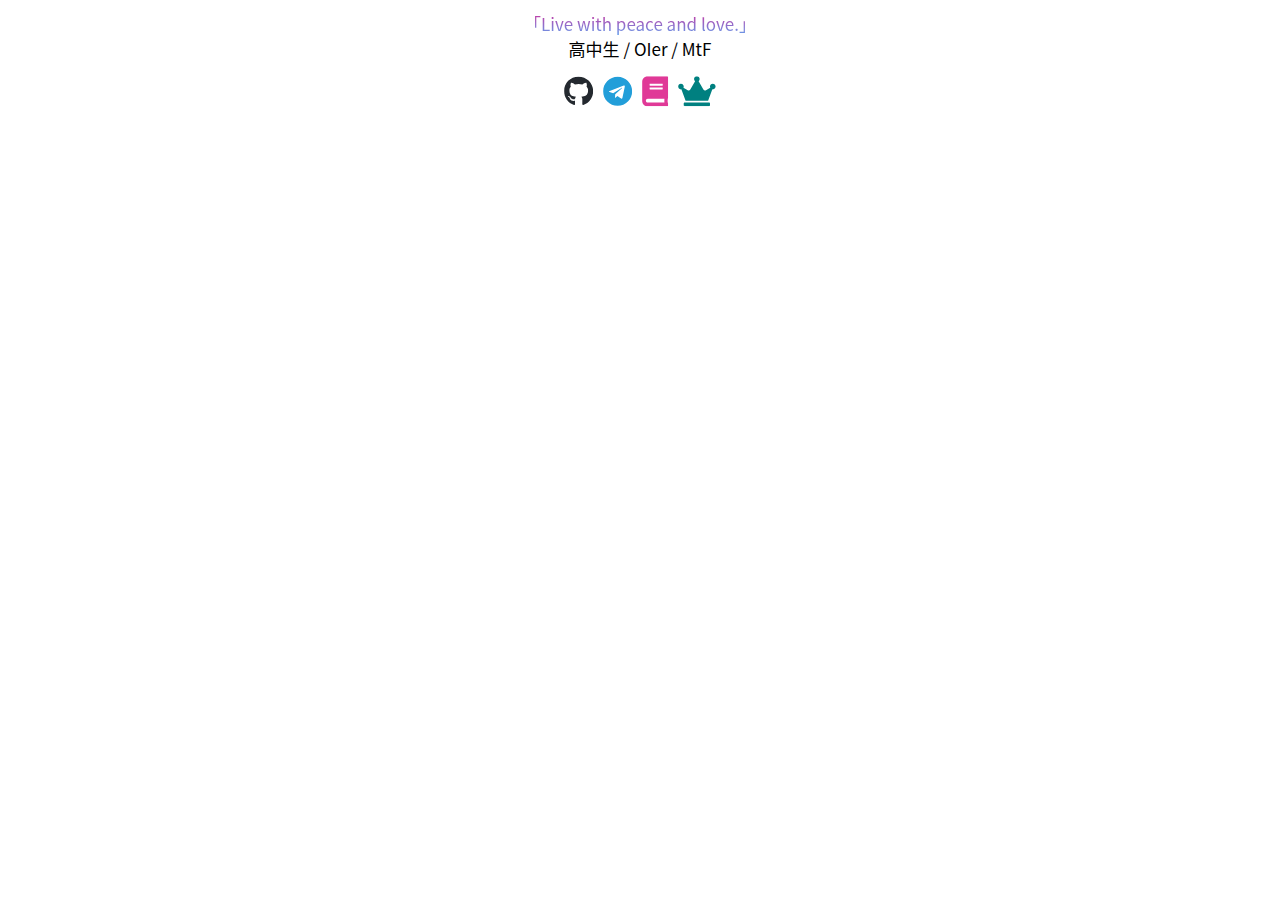
==== index.html @ 51837131 "Update index.html" ====
<!DOCTYPE html><html lang="zh-CN" style="position:fixed;width:100%;overflow:hidden"><head><style>#web_bg{position:fixed;top:0;left:0;width:100%;height:100%;min-width:1000px;z-index:-10;zoom:1;background-color:#fff;background-repeat:no-repeat;background-size:cover;-webkit-background-size:cover;-o-background-size:cover;background-position:center 0}img{border:.5px solid #e2e2e2;box-shadow:0 0 10px #00000026}.container{position:absolute;top:50%;left:50%;transform:translate(-50%,-50%)}.ui.menu .item>i.fal{opacity:.9;float:none;margin:0 .35714286em 0 0}span{font-size:17px}.reqlinks{padding:10px}.reqlinks>a svg{height:30px;fill:currentColor;margin:5px}.reqlinks a:nth-child(1) svg{color:#24292f}.reqlinks a:nth-child(2) svg{color:#229ed9}.reqlinks a:nth-child(3) svg{color:#e03997}.reqlinks a:nth-child(4) svg{color:teal}.req{background:-webkit-linear-gradient(#d12d9c,#5ea2ef)!important;-webkit-background-clip:text!important;-webkit-text-fill-color:transparent!important;animation:gradient 15s ease infinite!important;box-shadow:none!important}.ui.icon.message>.fad:not(.close){display:block;-webkit-box-flex:0;-ms-flex:0 0 auto;flex:0 0 auto;width:auto;line-height:1;vertical-align:middle;font-size:3em;opacity:.8}</style><meta charset="utf-8"><meta content="IE=edge" http-equiv="X-UA-Compatible"><meta name="viewport" content="width=device-width"><title>Hi Reqwey</title><link href="https://static.cspoi.net/FYMS-OI/cdn-main/css/semantic.min.css" rel="stylesheet"><link href="/assets/css/reqwey.min.css" rel="stylesheet"><link rel="shortcut icon" type="image/png" href="https://q1.qlogo.cn/g?b=qq&nk=3530813030&s=1"></head><body><div class="wrapper"><div id="web_bg" style="background-image:url(https://static.cspoi.net/FYMS-OI/cdn-main/images/background.webp)"></div></div><div class="container"><div class="avatar" style="text-align:center"><img src="https://q1.qlogo.cn/g?b=qq&nk=3530813030&s=5" alt="Reqwey" title="Reqwey" style="max-height:200px;border-radius:25%"></div><div class="ui vertical segment" style="text-align:center"><h1 style="font-size:2.4rem!important">Reqwey</h1><div class="reqbio"><span class="req">「Live with peace and love.」</span></div><div class="reqprofile"><span class="description">高中生 / OIer / MtF</span></div><div class="reqlinks"><a href="https://github.com/Reqwey" data-tooltip="GitHub" data-inverted="" data-position="bottom left"><svg xmlns="http://www.w3.org/2000/svg" viewBox="0 0 496 512"><!-- Font Awesome Pro 5.15.4 by @fontawesome - https://fontawesome.com License - https://fontawesome.com/license (Commercial License) --><path d="M165.9 397.4c0 2-2.3 3.6-5.2 3.6-3.3.3-5.6-1.3-5.6-3.6 0-2 2.3-3.6 5.2-3.6 3-.3 5.6 1.3 5.6 3.6zm-31.1-4.5c-.7 2 1.3 4.3 4.3 4.9 2.6 1 5.6 0 6.2-2s-1.3-4.3-4.3-5.2c-2.6-.7-5.5.3-6.2 2.3zm44.2-1.7c-2.9.7-4.9 2.6-4.6 4.9.3 2 2.9 3.3 5.9 2.6 2.9-.7 4.9-2.6 4.6-4.6-.3-1.9-3-3.2-5.9-2.9zM244.8 8C106.1 8 0 113.3 0 252c0 110.9 69.8 205.8 169.5 239.2 12.8 2.3 17.3-5.6 17.3-12.1 0-6.2-.3-40.4-.3-61.4 0 0-70 15-84.7-29.8 0 0-11.4-29.1-27.8-36.6 0 0-22.9-15.7 1.6-15.4 0 0 24.9 2 38.6 25.8 21.9 38.6 58.6 27.5 72.9 20.9 2.3-16 8.8-27.1 16-33.7-55.9-6.2-112.3-14.3-112.3-110.5 0-27.5 7.6-41.3 23.6-58.9-2.6-6.5-11.1-33.3 2.6-67.9 20.9-6.5 69 27 69 27 20-5.6 41.5-8.5 62.8-8.5s42.8 2.9 62.8 8.5c0 0 48.1-33.6 69-27 13.7 34.7 5.2 61.4 2.6 67.9 16 17.7 25.8 31.5 25.8 58.9 0 96.5-58.9 104.2-114.8 110.5 9.2 7.9 17 22.9 17 46.4 0 33.7-.3 75.4-.3 83.6 0 6.5 4.6 14.4 17.3 12.1C428.2 457.8 496 362.9 496 252 496 113.3 383.5 8 244.8 8zM97.2 352.9c-1.3 1-1 3.3.7 5.2 1.6 1.6 3.9 2.3 5.2 1 1.3-1 1-3.3-.7-5.2-1.6-1.6-3.9-2.3-5.2-1zm-10.8-8.1c-.7 1.3.3 2.9 2.3 3.9 1.6 1 3.6.7 4.3-.7.7-1.3-.3-2.9-2.3-3.9-2-.6-3.6-.3-4.3.7zm32.4 35.6c-1.6 1.3-1 4.3 1.3 6.2 2.3 2.3 5.2 2.6 6.5 1 1.3-1.3.7-4.3-1.3-6.2-2.2-2.3-5.2-2.6-6.5-1zm-11.4-14.7c-1.6 1-1.6 3.6 0 5.9 1.6 2.3 4.3 3.3 5.6 2.3 1.6-1.3 1.6-3.9 0-6.2-1.4-2.3-4-3.3-5.6-2z"/></svg></a><a href="https://t.me/yReqwey" data-tooltip="Telegram" data-inverted="" data-position="bottom left"><svg xmlns="http://www.w3.org/2000/svg" viewBox="0 0 496 512"><!-- Font Awesome Pro 5.15.4 by @fontawesome - https://fontawesome.com License - https://fontawesome.com/license (Commercial License) --><path d="M248 8C111 8 0 119 0 256s111 248 248 248 248-111 248-248S385 8 248 8zm121.8 169.9l-40.7 191.8c-3 13.6-11.1 16.9-22.4 10.5l-62-45.7-29.9 28.8c-3.3 3.3-6.1 6.1-12.5 6.1l4.4-63.1 114.9-103.8c5-4.4-1.1-6.9-7.7-2.5l-142 89.4-61.2-19.1c-13.3-4.2-13.6-13.3 2.8-19.7l239.1-92.2c11.1-4 20.8 2.7 17.2 19.5z"/></svg></a><a href="https://oi.reqwey.com" data-tooltip="OI Blog" data-inverted="" data-position="bottom left"><svg xmlns="http://www.w3.org/2000/svg" viewBox="0 0 448 512"><!-- Font Awesome Pro 5.15.4 by @fontawesome - https://fontawesome.com License - https://fontawesome.com/license (Commercial License) --><path d="M448 360V24c0-13.3-10.7-24-24-24H96C43 0 0 43 0 96v320c0 53 43 96 96 96h328c13.3 0 24-10.7 24-24v-16c0-7.5-3.5-14.3-8.9-18.7-4.2-15.4-4.2-59.3 0-74.7 5.4-4.3 8.9-11.1 8.9-18.6zM128 134c0-3.3 2.7-6 6-6h212c3.3 0 6 2.7 6 6v20c0 3.3-2.7 6-6 6H134c-3.3 0-6-2.7-6-6v-20zm0 64c0-3.3 2.7-6 6-6h212c3.3 0 6 2.7 6 6v20c0 3.3-2.7 6-6 6H134c-3.3 0-6-2.7-6-6v-20zm253.4 250H96c-17.7 0-32-14.3-32-32 0-17.6 14.4-32 32-32h285.4c-1.9 17.1-1.9 46.9 0 64z"/></svg></a><a href="https://gen.reqwey.com" data-tooltip="Generals.IO Mirror" data-inverted="" data-position="bottom left"><svg xmlns="http://www.w3.org/2000/svg" viewBox="0 0 640 512"><!-- Font Awesome Pro 5.15.4 by @fontawesome - https://fontawesome.com License - https://fontawesome.com/license (Commercial License) --><path d="M528 448H112c-8.8 0-16 7.2-16 16v32c0 8.8 7.2 16 16 16h416c8.8 0 16-7.2 16-16v-32c0-8.8-7.2-16-16-16zm64-320c-26.5 0-48 21.5-48 48 0 7.1 1.6 13.7 4.4 19.8L476 239.2c-15.4 9.2-35.3 4-44.2-11.6L350.3 85C361 76.2 368 63 368 48c0-26.5-21.5-48-48-48s-48 21.5-48 48c0 15 7 28.2 17.7 37l-81.5 142.6c-8.9 15.6-28.9 20.8-44.2 11.6l-72.3-43.4c2.7-6 4.4-12.7 4.4-19.8 0-26.5-21.5-48-48-48S0 149.5 0 176s21.5 48 48 48c2.6 0 5.2-.4 7.7-.8L128 416h384l72.3-192.8c2.5.4 5.1.8 7.7.8 26.5 0 48-21.5 48-48s-21.5-48-48-48z"/></svg></a></div></div></div></body></html>
---- assets/css/reqwey.min.css ----
@font-face{font-family:fwzc;font-weight:700;font-style:normal;src:url(https://static.cspoi.net/FYMS-OI/fonts/fwzcN.OTF);font-display:swap}.ui.button,.ui.form input:not([type]),.ui.form input[type=date],.ui.form input[type=datetime-local],.ui.form input[type=email],.ui.form input[type=file],.ui.form input[type=number],.ui.form input[type=password],.ui.form input[type=search],.ui.form input[type=tel],.ui.form input[type=text],.ui.form input[type=time],.ui.form input[type=url],.ui.header,.ui.input input,.ui.menu,body,h1,h2,h3,h4,h5{font-family:fwzc,Lato,-apple-system,'PingFang SC','Source Han Sans SC','Noto Sans CJK SC','Microsoft Yahei','Lantinghei SC','Hiragino Sans GB','Microsoft Sans Serif','WenQuanYi Micro Hei',sans-serif}@media only screen and (max-width:992px){.ui.grid [class*="right floated"].column{display:none!important}.ui.column.grid>[class*="eleven wide"].column,.ui.grid>.column.row>[class*="eleven wide"].column,.ui.grid>.row>[class*="eleven wide"].column,.ui.grid>[class*="eleven wide"].column{width:100%!important}}a{color:#734ae6;cursor:pointer;text-decoration:none;transition:all .28s ease;-moz-transition:all .28s ease;-webkit-transition:all .28s ease;-o-transition:all .28s ease}a:hover{color:#ff5722}a.black-link{color:#000}a.black-link:hover{color:#ff5722}.font-content{font-family:'Open Sans','Source Han Sans SC','Noto Sans CJK SC','PingFang SC','Hiragino Sans GB','Microsoft Yahei',sans-serif}.markdown-edit{font-family:'Fira Mono','Noto Sans CJK SC','PingFang SC','Hiragino Sans GB','Microsoft Yahei',monospace}.padding{padding-left:1em;padding-right:1em}.ui.segment:first-child{margin-top:0}.ui.segment:last-child{margin-bottom:3px}.hljs{background:#fff!important}.ui.footer.segment{margin:2em 0 0;padding:1em 0;border:none}th{white-space:nowrap}pre{tab-size:4;overflow:auto}img{max-width:100%}table.center.aligned ol,table.center.aligned ul{display:inline-block;text-align:left}body>.ui.page.dimmer{position:fixed!important}.title.active .status_detail.status.accepted,.title.active .status_detail.status.submitted,.title.active .status_detail.status.success,.title:hover .status_detail.status.accepted,.title:hover .status_detail.status.submitted,.title:hover .status_detail.status.success,:not(.status_detail).status.accepted,:not(.status_detail).status.submitted,:not(.status_detail).status.success{color:#228b22}.title.active .status_detail.status.wrong_answer,.title:hover .status_detail.status.wrong_answer,:not(.status_detail).status.wrong_answer{color:red}.title.active .status_detail.status.file_error,.title.active .status_detail.status.invalid_interaction,.title.active .status_detail.status.runtime_error,.title:hover .status_detail.status.file_error,.title:hover .status_detail.status.invalid_interaction,.title:hover .status_detail.status.runtime_error,:not(.status_detail).status.file_error,:not(.status_detail).status.invalid_interaction,:not(.status_detail).status.runtime_error{color:#9932cc}.title.active .status_detail.status.memory_limit_exceeded,.title.active .status_detail.status.output_limit_exceeded,.title.active .status_detail.status.time_limit_exceeded,.title:hover .status_detail.status.memory_limit_exceeded,.title:hover .status_detail.status.output_limit_exceeded,.title:hover .status_detail.status.time_limit_exceeded,:not(.status_detail).status.memory_limit_exceeded,:not(.status_detail).status.output_limit_exceeded,:not(.status_detail).status.time_limit_exceeded{color:#f4a460}.title.active .status_detail.status.waiting,.title:hover .status_detail.status.waiting,:not(.status_detail).status.system_error,:not(.status_detail).status.waiting{color:grey}:not(.status_detail).status.unknown{color:#e28989}.title.active .status_detail.status.judging,.title.active .status_detail.status.pending,.title.active .status_detail.status.running,.title:hover .status_detail.status.judging,.title:hover .status_detail.status.pending,.title:hover .status_detail.status.running,:not(.status_detail).status.judging,:not(.status_detail).status.pending,:not(.status_detail).status.running{color:#6cf}.title.active .status_detail.status.partially_correct,.title:hover .status_detail.status.partially_correct,:not(.status_detail).status.partially_correct{color:#01bab2}.title.active .status_detail.status.judgement_failed,.title:hover .status_detail.status.judgement_failed,:not(.status_detail).status.judgement_failed{color:#ff5722}.title.active .status_detail.status.skipped,.title:hover .status_detail.status.skipped,:not(.status_detail).status.skipped{color:#78909c}:not(.status_detail).status.compiling{color:#00b5ad}:not(.status_detail).status.no_testdata{color:brown}:not(.status_detail).status.compile_error{color:#048}.score_0{color:red}.score_1{color:#ff4b00}.score_2{color:#ff6200}.score_3{color:#ffa900}.score_4{color:#ffd800}.score_5{color:#c8ff00}.score_6{color:#a5ff00}.score_7{color:#52ff00}.score_8{color:#41f741}.score_9{color:#34d034}.score_10{color:#228b22}.score{text-shadow:0 0 .1px}.rating_up{color:#dd4b39}.rating_down{color:#3d9400}:not(pre)>code{padding:2px 4px;border-radius:.3rem;font-size:.9rem;color:#745fb5;background-color:#f4f2f9;margin:0 2px}code{font-family:"Fira Mono",Monaco,Menlo,"Ubuntu Mono",Consolas,source-code-pro,monospace}blockquote{border-left:.2em solid rgba(116,95,181,.2);padding-left:1em;color:#666;margin-left:0;margin-right:0}@keyframes spinner-icon-rotate{0%{transform:rotate(0)}100%{transform:rotate(360deg)}}.spinner.icon:before{animation:spinner-icon-rotate 3s linear infinite;display:block}::-webkit-scrollbar{-webkit-appearance:none;width:10px;height:10px}::-webkit-scrollbar-track{background:rgba(0,0,0,.1);border-radius:0}::-webkit-scrollbar-thumb{cursor:pointer;border-radius:5px;background:rgba(0,0,0,.25);-webkit-transition:color .2s ease;transition:color .2s ease}::-webkit-scrollbar-thumb:window-inactive{background:rgba(0,0,0,.15)}::-webkit-scrollbar-thumb:hover{background:rgba(128,135,139,.8)}.ui.top.attached.block.header i.icon{font-size:1em;vertical-align:initial}.ui.selection.dropdown .menu>.item{padding-left:.8rem!important;padding-right:0!important}.CodeMirror-code{font-family:'Fira Mono','Noto Sans CJK SC','PingFang SC','Hiragino Sans GB','Microsoft Yahei',monospace}.mp-preview-content{font-family:'Open Sans','Source Han Sans SC','Noto Sans CJK SC','PingFang SC','Hiragino Sans GB','Microsoft Yahei',sans-serif}
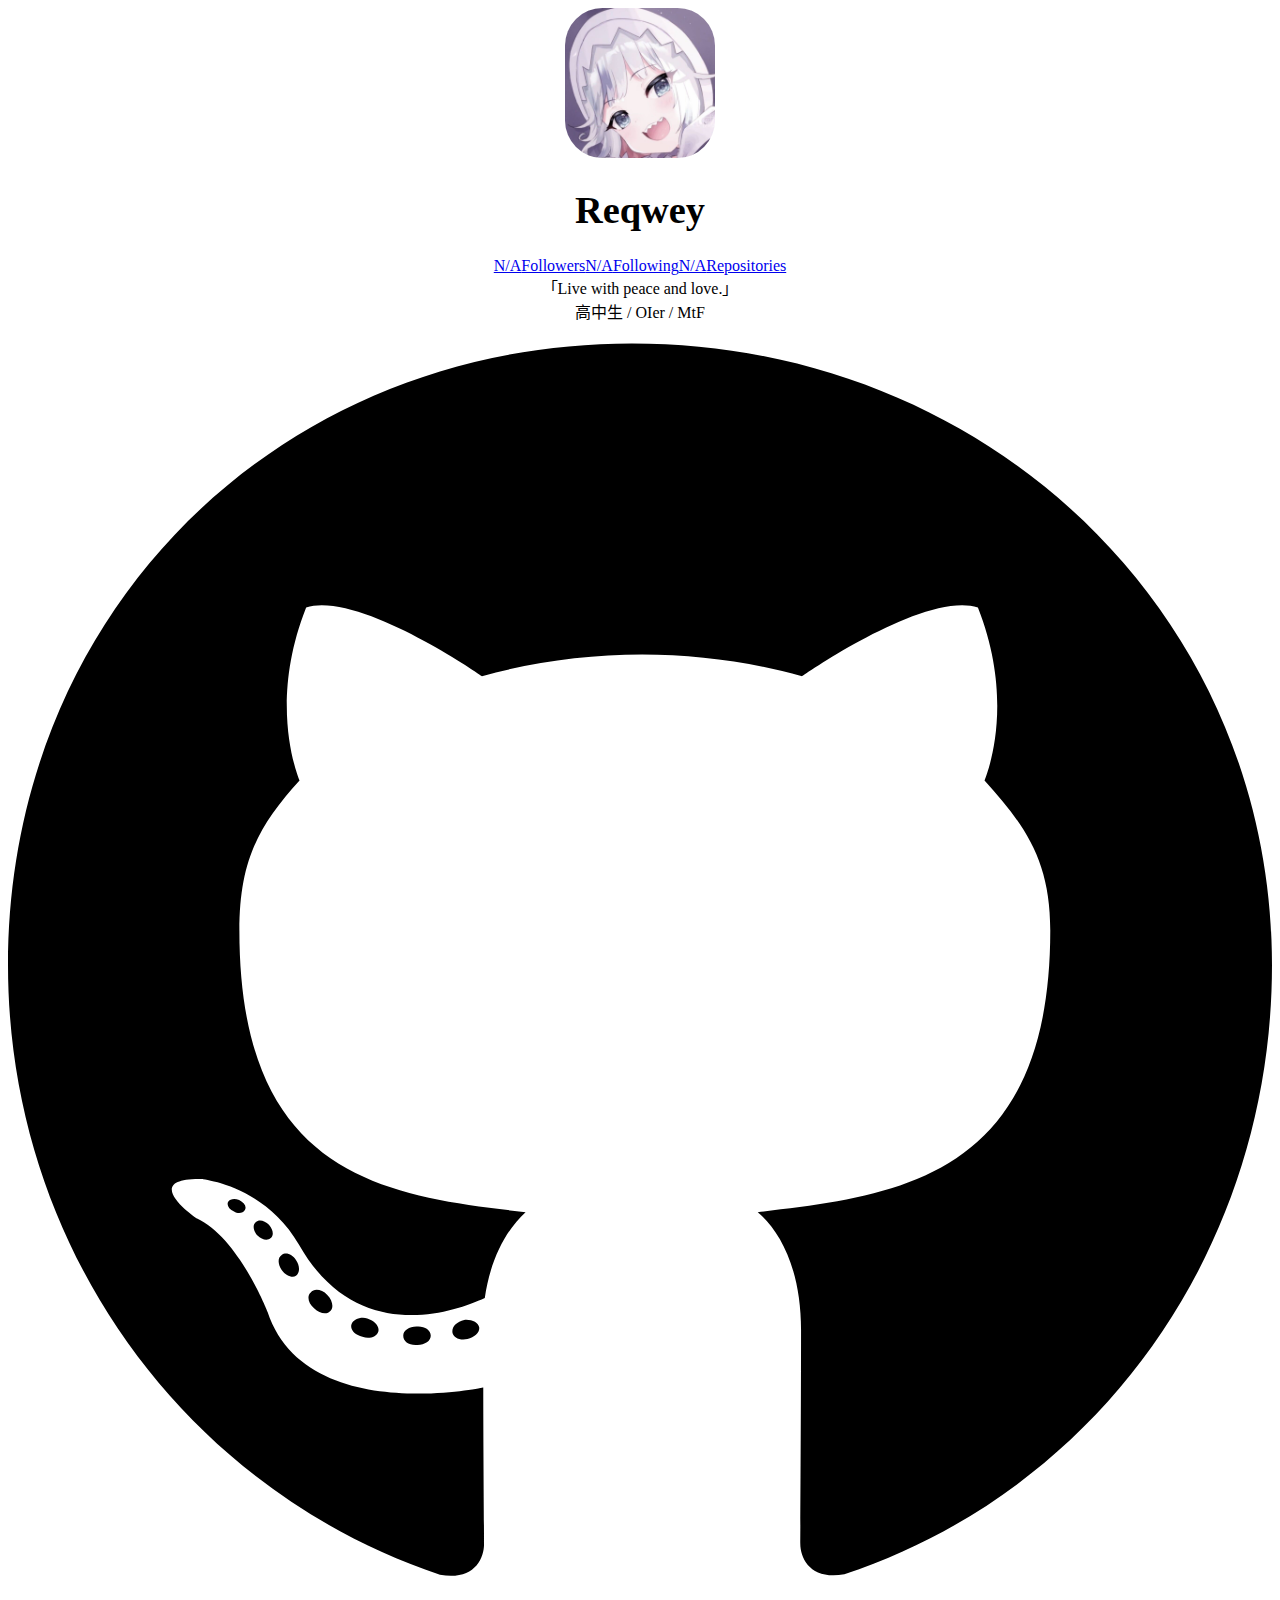
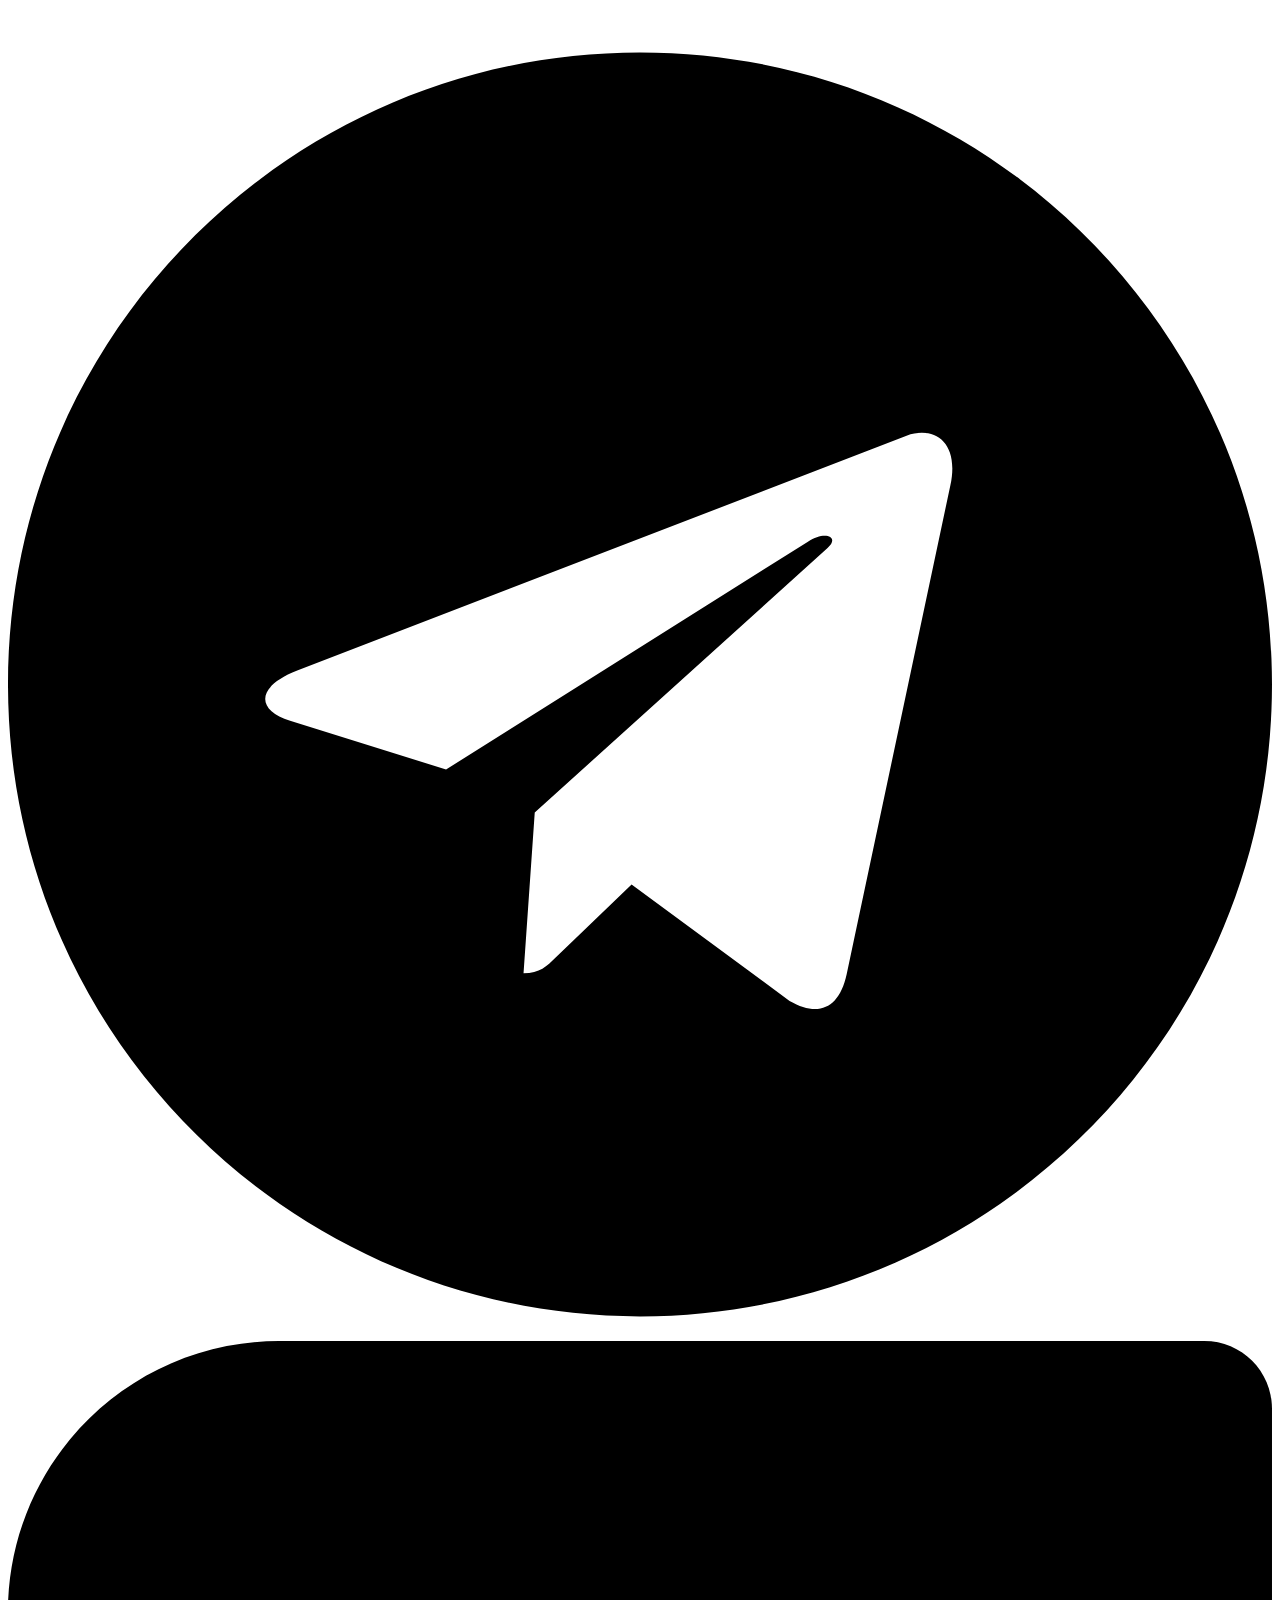
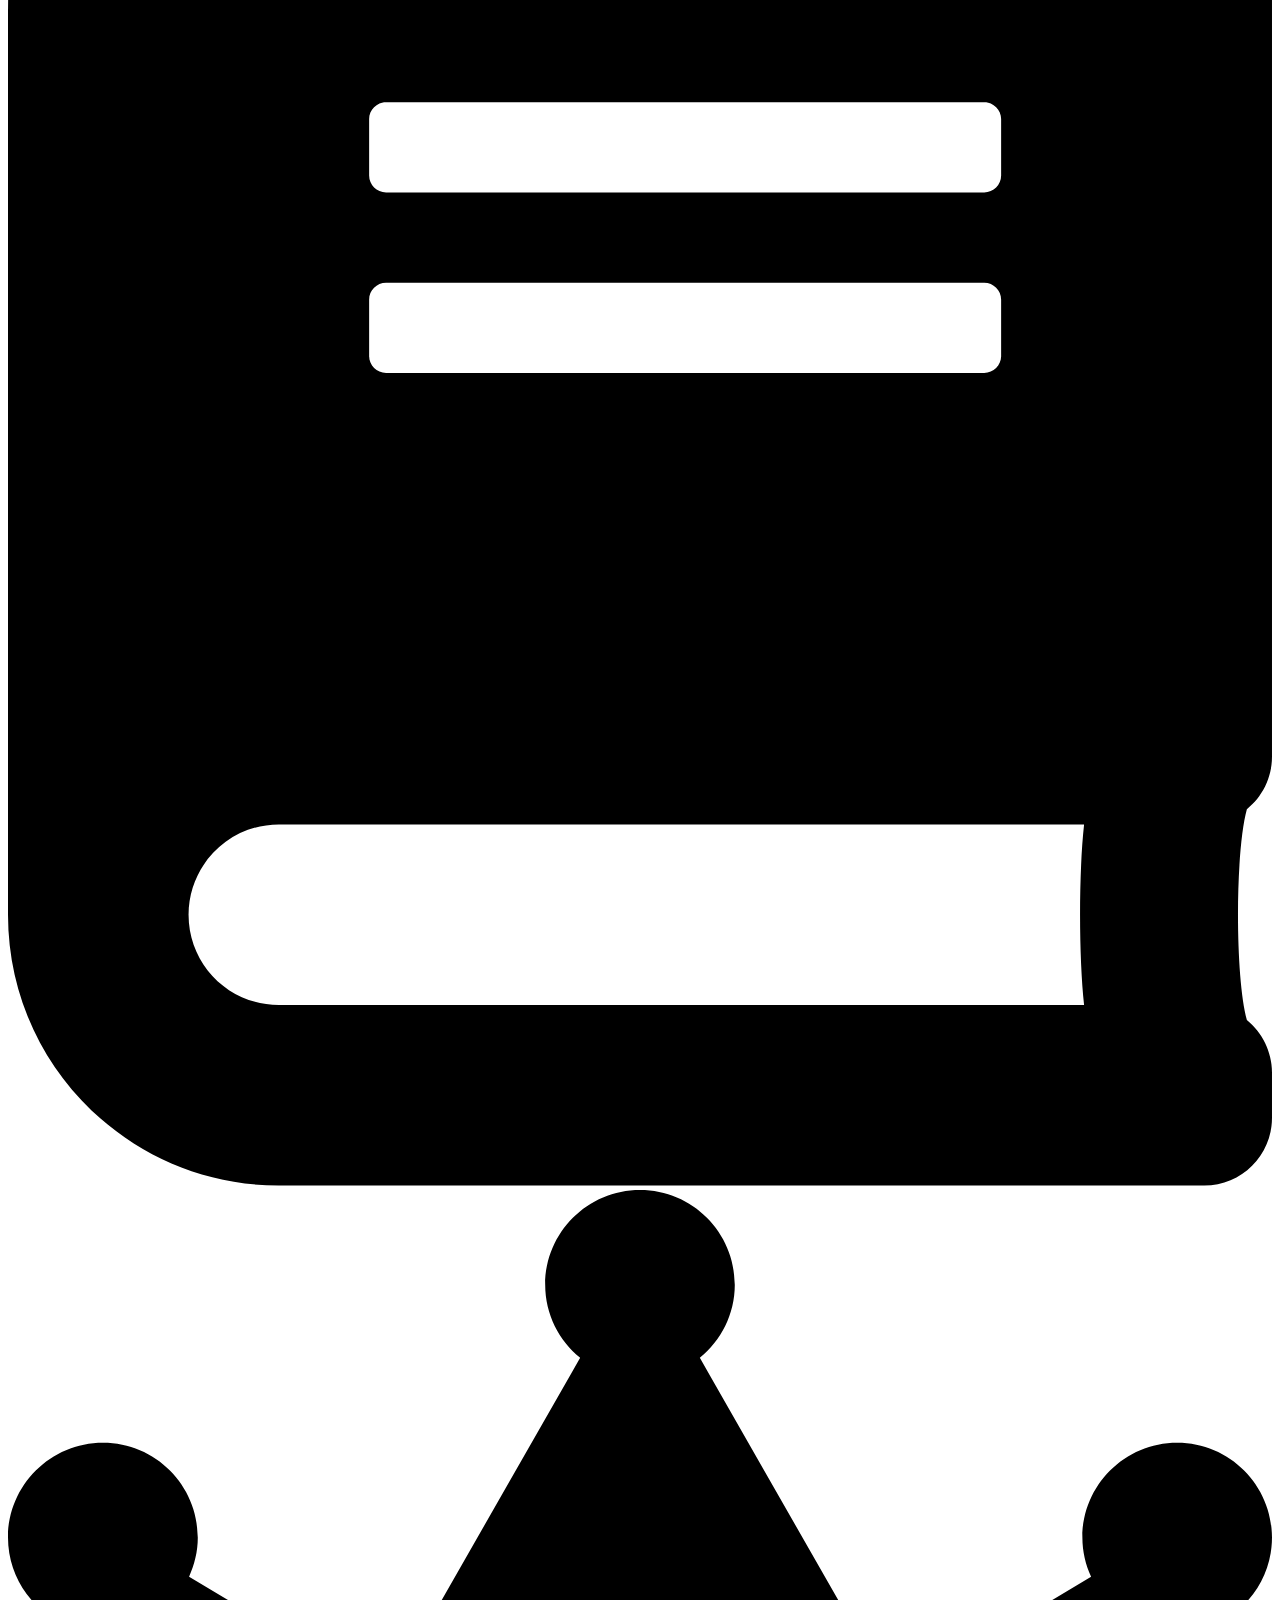
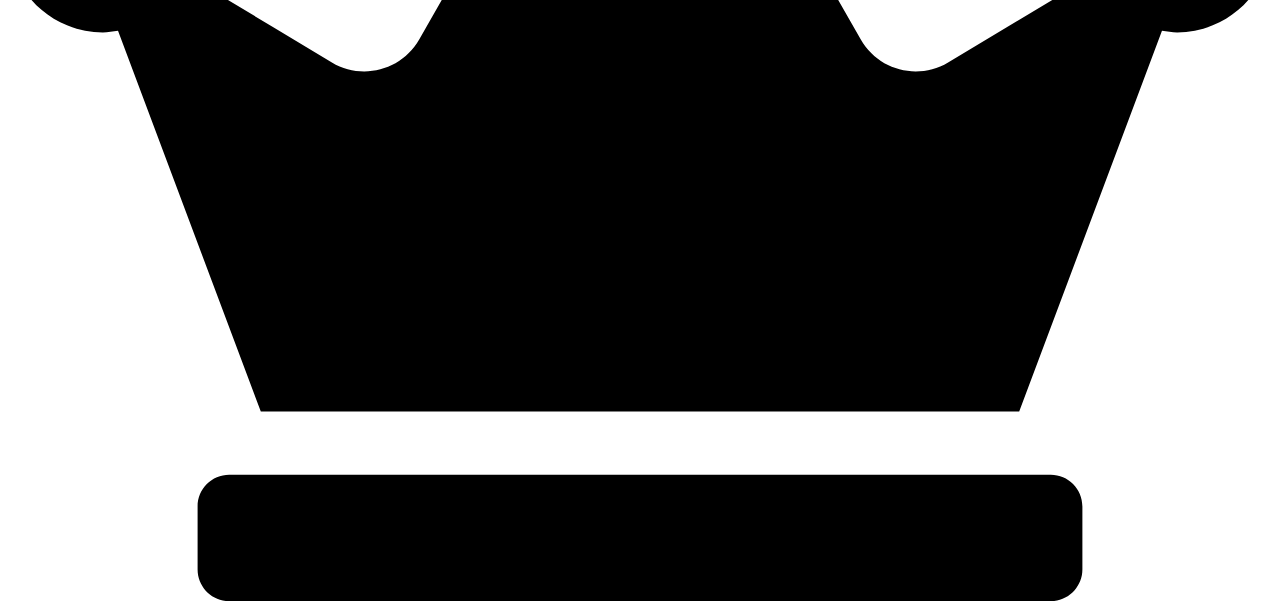
==== commit bd4490f8: "Update" ====
--- a/index.html
+++ b/index.html
@@ -1 +1 @@
-<!DOCTYPE html><html lang="zh-CN" style="position:fixed;width:100%;overflow:hidden"><head><style>#web_bg{position:fixed;top:0;left:0;width:100%;height:100%;min-width:1000px;z-index:-10;zoom:1;background-color:#fff;background-repeat:no-repeat;background-size:cover;-webkit-background-size:cover;-o-background-size:cover;background-position:center 0}img{border:.5px solid #e2e2e2;box-shadow:0 0 10px #00000026}.container{position:absolute;top:50%;left:50%;transform:translate(-50%,-50%)}.ui.menu .item>i.fal{opacity:.9;float:none;margin:0 .35714286em 0 0}span{font-size:17px}.reqlinks{padding:10px}.reqlinks>a svg{height:30px;fill:currentColor;margin:5px}.reqlinks a:nth-child(1) svg{color:#24292f}.reqlinks a:nth-child(2) svg{color:#229ed9}.reqlinks a:nth-child(3) svg{color:#e03997}.reqlinks a:nth-child(4) svg{color:teal}.req{background:-webkit-linear-gradient(#d12d9c,#5ea2ef)!important;-webkit-background-clip:text!important;-webkit-text-fill-color:transparent!important;animation:gradient 15s ease infinite!important;box-shadow:none!important}.ui.icon.message>.fad:not(.close){display:block;-webkit-box-flex:0;-ms-flex:0 0 auto;flex:0 0 auto;width:auto;line-height:1;vertical-align:middle;font-size:3em;opacity:.8}</style><meta charset="utf-8"><meta content="IE=edge" http-equiv="X-UA-Compatible"><meta name="viewport" content="width=device-width"><title>Hi Reqwey</title><link href="https://static.cspoi.net/FYMS-OI/cdn-main/css/semantic.min.css" rel="stylesheet"><link href="/assets/css/reqwey.min.css" rel="stylesheet"><link rel="shortcut icon" type="image/png" href="https://q1.qlogo.cn/g?b=qq&nk=3530813030&s=1"></head><body><div class="wrapper"><div id="web_bg" style="background-image:url(https://static.cspoi.net/FYMS-OI/cdn-main/images/background.webp)"></div></div><div class="container"><div class="avatar" style="text-align:center"><img src="https://q1.qlogo.cn/g?b=qq&nk=3530813030&s=5" alt="Reqwey" title="Reqwey" style="max-height:200px;border-radius:25%"></div><div class="ui vertical segment" style="text-align:center"><h1 style="font-size:2.4rem!important">Reqwey</h1><div class="reqbio"><span class="req">「Live with peace and love.」</span></div><div class="reqprofile"><span class="description">高中生 / OIer / MtF</span></div><div class="reqlinks"><a href="https://github.com/Reqwey" data-tooltip="GitHub" data-inverted="" data-position="bottom left"><svg xmlns="http://www.w3.org/2000/svg" viewBox="0 0 496 512"><!-- Font Awesome Pro 5.15.4 by @fontawesome - https://fontawesome.com License - https://fontawesome.com/license (Commercial License) --><path d="M165.9 397.4c0 2-2.3 3.6-5.2 3.6-3.3.3-5.6-1.3-5.6-3.6 0-2 2.3-3.6 5.2-3.6 3-.3 5.6 1.3 5.6 3.6zm-31.1-4.5c-.7 2 1.3 4.3 4.3 4.9 2.6 1 5.6 0 6.2-2s-1.3-4.3-4.3-5.2c-2.6-.7-5.5.3-6.2 2.3zm44.2-1.7c-2.9.7-4.9 2.6-4.6 4.9.3 2 2.9 3.3 5.9 2.6 2.9-.7 4.9-2.6 4.6-4.6-.3-1.9-3-3.2-5.9-2.9zM244.8 8C106.1 8 0 113.3 0 252c0 110.9 69.8 205.8 169.5 239.2 12.8 2.3 17.3-5.6 17.3-12.1 0-6.2-.3-40.4-.3-61.4 0 0-70 15-84.7-29.8 0 0-11.4-29.1-27.8-36.6 0 0-22.9-15.7 1.6-15.4 0 0 24.9 2 38.6 25.8 21.9 38.6 58.6 27.5 72.9 20.9 2.3-16 8.8-27.1 16-33.7-55.9-6.2-112.3-14.3-112.3-110.5 0-27.5 7.6-41.3 23.6-58.9-2.6-6.5-11.1-33.3 2.6-67.9 20.9-6.5 69 27 69 27 20-5.6 41.5-8.5 62.8-8.5s42.8 2.9 62.8 8.5c0 0 48.1-33.6 69-27 13.7 34.7 5.2 61.4 2.6 67.9 16 17.7 25.8 31.5 25.8 58.9 0 96.5-58.9 104.2-114.8 110.5 9.2 7.9 17 22.9 17 46.4 0 33.7-.3 75.4-.3 83.6 0 6.5 4.6 14.4 17.3 12.1C428.2 457.8 496 362.9 496 252 496 113.3 383.5 8 244.8 8zM97.2 352.9c-1.3 1-1 3.3.7 5.2 1.6 1.6 3.9 2.3 5.2 1 1.3-1 1-3.3-.7-5.2-1.6-1.6-3.9-2.3-5.2-1zm-10.8-8.1c-.7 1.3.3 2.9 2.3 3.9 1.6 1 3.6.7 4.3-.7.7-1.3-.3-2.9-2.3-3.9-2-.6-3.6-.3-4.3.7zm32.4 35.6c-1.6 1.3-1 4.3 1.3 6.2 2.3 2.3 5.2 2.6 6.5 1 1.3-1.3.7-4.3-1.3-6.2-2.2-2.3-5.2-2.6-6.5-1zm-11.4-14.7c-1.6 1-1.6 3.6 0 5.9 1.6 2.3 4.3 3.3 5.6 2.3 1.6-1.3 1.6-3.9 0-6.2-1.4-2.3-4-3.3-5.6-2z"/></svg></a><a href="https://t.me/yReqwey" data-tooltip="Telegram" data-inverted="" data-position="bottom left"><svg xmlns="http://www.w3.org/2000/svg" viewBox="0 0 496 512"><!-- Font Awesome Pro 5.15.4 by @fontawesome - https://fontawesome.com License - https://fontawesome.com/license (Commercial License) --><path d="M248 8C111 8 0 119 0 256s111 248 248 248 248-111 248-248S385 8 248 8zm121.8 169.9l-40.7 191.8c-3 13.6-11.1 16.9-22.4 10.5l-62-45.7-29.9 28.8c-3.3 3.3-6.1 6.1-12.5 6.1l4.4-63.1 114.9-103.8c5-4.4-1.1-6.9-7.7-2.5l-142 89.4-61.2-19.1c-13.3-4.2-13.6-13.3 2.8-19.7l239.1-92.2c11.1-4 20.8 2.7 17.2 19.5z"/></svg></a><a href="https://oi.reqwey.com" data-tooltip="OI Blog" data-inverted="" data-position="bottom left"><svg xmlns="http://www.w3.org/2000/svg" viewBox="0 0 448 512"><!-- Font Awesome Pro 5.15.4 by @fontawesome - https://fontawesome.com License - https://fontawesome.com/license (Commercial License) --><path d="M448 360V24c0-13.3-10.7-24-24-24H96C43 0 0 43 0 96v320c0 53 43 96 96 96h328c13.3 0 24-10.7 24-24v-16c0-7.5-3.5-14.3-8.9-18.7-4.2-15.4-4.2-59.3 0-74.7 5.4-4.3 8.9-11.1 8.9-18.6zM128 134c0-3.3 2.7-6 6-6h212c3.3 0 6 2.7 6 6v20c0 3.3-2.7 6-6 6H134c-3.3 0-6-2.7-6-6v-20zm0 64c0-3.3 2.7-6 6-6h212c3.3 0 6 2.7 6 6v20c0 3.3-2.7 6-6 6H134c-3.3 0-6-2.7-6-6v-20zm253.4 250H96c-17.7 0-32-14.3-32-32 0-17.6 14.4-32 32-32h285.4c-1.9 17.1-1.9 46.9 0 64z"/></svg></a><a href="https://gen.reqwey.com" data-tooltip="Generals.IO Mirror" data-inverted="" data-position="bottom left"><svg xmlns="http://www.w3.org/2000/svg" viewBox="0 0 640 512"><!-- Font Awesome Pro 5.15.4 by @fontawesome - https://fontawesome.com License - https://fontawesome.com/license (Commercial License) --><path d="M528 448H112c-8.8 0-16 7.2-16 16v32c0 8.8 7.2 16 16 16h416c8.8 0 16-7.2 16-16v-32c0-8.8-7.2-16-16-16zm64-320c-26.5 0-48 21.5-48 48 0 7.1 1.6 13.7 4.4 19.8L476 239.2c-15.4 9.2-35.3 4-44.2-11.6L350.3 85C361 76.2 368 63 368 48c0-26.5-21.5-48-48-48s-48 21.5-48 48c0 15 7 28.2 17.7 37l-81.5 142.6c-8.9 15.6-28.9 20.8-44.2 11.6l-72.3-43.4c2.7-6 4.4-12.7 4.4-19.8 0-26.5-21.5-48-48-48S0 149.5 0 176s21.5 48 48 48c2.6 0 5.2-.4 7.7-.8L128 416h384l72.3-192.8c2.5.4 5.1.8 7.7.8 26.5 0 48-21.5 48-48s-21.5-48-48-48z"/></svg></a></div></div></div></body></html>
+<!DOCTYPE html><html lang="zh-CN" style="position:fixed;width:100%;overflow:hidden"><head><meta http-equiv="Content-Type" content="text/html; charset=UTF-8"><meta content="IE=edge" http-equiv="X-UA-Compatible"><meta name="viewport" content="width=device-width"><title>Hi Reqwey</title><link href="/assets/semantic.min.css" rel="stylesheet"><link href="/assets/reqwey.min.css" rel="stylesheet"><link rel="shortcut icon" type="image/png" href="/assets/images/favicon.ico"></head><body><div class="wrapper"><div id="web_bg" style="background-image:url(/assets/images/background.webp)"></div></div><div class="container"><div class="fadeInDown avatar" style="text-align:center"><img src="/assets/images/avatar.png" alt="Reqwey" title="Reqwey" style="max-height:150px;border-radius:25%"></div><div class="fadeInUp ui segment" style="text-align:center;margin:-40px 0 0 0!important;padding-top:40px;z-index:-1"><h1 style="font-size:2.4rem!important">Reqwey</h1><div class="reqbuttons"><a class="btn" target="_blank" rel="external nofollow noopener noreferrer" href="https://github.com/Reqwey?tab=followers"><span class="req title" type="text" id="followers">N/A</span><span class="desc">Followers</span></a><a class="btn" target="_blank" rel="external nofollow noopener noreferrer" href="https://github.com/Reqwey?tab=following"><span class="req title" type="text" id="following">N/A</span><span class="desc">Following</span></a><a class="btn" target="_blank" rel="external nofollow noopener noreferrer" href="https://github.com/Reqwey?tab=repositories"><span class="req title" type="text" id="public_repos">N/A</span><span class="desc">Repositories</span></a></div><div class="reqbio"><span class="req">「Live with peace and love.」</span></div><div class="reqprofile"><span class="description">高中生 / OIer / MtF</span></div><div class="reqlinks"><a href="https://github.com/Reqwey" data-tooltip="GitHub" data-inverted="" data-position="bottom left"><svg xmlns="http://www.w3.org/2000/svg" viewBox="0 0 496 512"><!-- Font Awesome Pro 5.15.4 by @fontawesome - https://fontawesome.com License - https://fontawesome.com/license (Commercial License) --><path d="M165.9 397.4c0 2-2.3 3.6-5.2 3.6-3.3.3-5.6-1.3-5.6-3.6 0-2 2.3-3.6 5.2-3.6 3-.3 5.6 1.3 5.6 3.6zm-31.1-4.5c-.7 2 1.3 4.3 4.3 4.9 2.6 1 5.6 0 6.2-2s-1.3-4.3-4.3-5.2c-2.6-.7-5.5.3-6.2 2.3zm44.2-1.7c-2.9.7-4.9 2.6-4.6 4.9.3 2 2.9 3.3 5.9 2.6 2.9-.7 4.9-2.6 4.6-4.6-.3-1.9-3-3.2-5.9-2.9zM244.8 8C106.1 8 0 113.3 0 252c0 110.9 69.8 205.8 169.5 239.2 12.8 2.3 17.3-5.6 17.3-12.1 0-6.2-.3-40.4-.3-61.4 0 0-70 15-84.7-29.8 0 0-11.4-29.1-27.8-36.6 0 0-22.9-15.7 1.6-15.4 0 0 24.9 2 38.6 25.8 21.9 38.6 58.6 27.5 72.9 20.9 2.3-16 8.8-27.1 16-33.7-55.9-6.2-112.3-14.3-112.3-110.5 0-27.5 7.6-41.3 23.6-58.9-2.6-6.5-11.1-33.3 2.6-67.9 20.9-6.5 69 27 69 27 20-5.6 41.5-8.5 62.8-8.5s42.8 2.9 62.8 8.5c0 0 48.1-33.6 69-27 13.7 34.7 5.2 61.4 2.6 67.9 16 17.7 25.8 31.5 25.8 58.9 0 96.5-58.9 104.2-114.8 110.5 9.2 7.9 17 22.9 17 46.4 0 33.7-.3 75.4-.3 83.6 0 6.5 4.6 14.4 17.3 12.1C428.2 457.8 496 362.9 496 252 496 113.3 383.5 8 244.8 8zM97.2 352.9c-1.3 1-1 3.3.7 5.2 1.6 1.6 3.9 2.3 5.2 1 1.3-1 1-3.3-.7-5.2-1.6-1.6-3.9-2.3-5.2-1zm-10.8-8.1c-.7 1.3.3 2.9 2.3 3.9 1.6 1 3.6.7 4.3-.7.7-1.3-.3-2.9-2.3-3.9-2-.6-3.6-.3-4.3.7zm32.4 35.6c-1.6 1.3-1 4.3 1.3 6.2 2.3 2.3 5.2 2.6 6.5 1 1.3-1.3.7-4.3-1.3-6.2-2.2-2.3-5.2-2.6-6.5-1zm-11.4-14.7c-1.6 1-1.6 3.6 0 5.9 1.6 2.3 4.3 3.3 5.6 2.3 1.6-1.3 1.6-3.9 0-6.2-1.4-2.3-4-3.3-5.6-2z"></path></svg></a><a href="https://t.me/yReqwey" data-tooltip="Telegram" data-inverted="" data-position="bottom left"><svg xmlns="http://www.w3.org/2000/svg" viewBox="0 0 496 512"><!-- Font Awesome Pro 5.15.4 by @fontawesome - https://fontawesome.com License - https://fontawesome.com/license (Commercial License) --><path d="M248 8C111 8 0 119 0 256s111 248 248 248 248-111 248-248S385 8 248 8zm121.8 169.9l-40.7 191.8c-3 13.6-11.1 16.9-22.4 10.5l-62-45.7-29.9 28.8c-3.3 3.3-6.1 6.1-12.5 6.1l4.4-63.1 114.9-103.8c5-4.4-1.1-6.9-7.7-2.5l-142 89.4-61.2-19.1c-13.3-4.2-13.6-13.3 2.8-19.7l239.1-92.2c11.1-4 20.8 2.7 17.2 19.5z"></path></svg></a><a href="https://oi.reqwey.com/" data-tooltip="OI Blog" data-inverted="" data-position="bottom left"><svg xmlns="http://www.w3.org/2000/svg" viewBox="0 0 448 512"><!-- Font Awesome Pro 5.15.4 by @fontawesome - https://fontawesome.com License - https://fontawesome.com/license (Commercial License) --><path d="M448 360V24c0-13.3-10.7-24-24-24H96C43 0 0 43 0 96v320c0 53 43 96 96 96h328c13.3 0 24-10.7 24-24v-16c0-7.5-3.5-14.3-8.9-18.7-4.2-15.4-4.2-59.3 0-74.7 5.4-4.3 8.9-11.1 8.9-18.6zM128 134c0-3.3 2.7-6 6-6h212c3.3 0 6 2.7 6 6v20c0 3.3-2.7 6-6 6H134c-3.3 0-6-2.7-6-6v-20zm0 64c0-3.3 2.7-6 6-6h212c3.3 0 6 2.7 6 6v20c0 3.3-2.7 6-6 6H134c-3.3 0-6-2.7-6-6v-20zm253.4 250H96c-17.7 0-32-14.3-32-32 0-17.6 14.4-32 32-32h285.4c-1.9 17.1-1.9 46.9 0 64z"></path></svg></a><a href="https://gen.reqwey.com/" data-tooltip="Generals.IO Mirror" data-inverted="" data-position="bottom left"><svg xmlns="http://www.w3.org/2000/svg" viewBox="0 0 640 512"><!-- Font Awesome Pro 5.15.4 by @fontawesome - https://fontawesome.com License - https://fontawesome.com/license (Commercial License) --><path d="M528 448H112c-8.8 0-16 7.2-16 16v32c0 8.8 7.2 16 16 16h416c8.8 0 16-7.2 16-16v-32c0-8.8-7.2-16-16-16zm64-320c-26.5 0-48 21.5-48 48 0 7.1 1.6 13.7 4.4 19.8L476 239.2c-15.4 9.2-35.3 4-44.2-11.6L350.3 85C361 76.2 368 63 368 48c0-26.5-21.5-48-48-48s-48 21.5-48 48c0 15 7 28.2 17.7 37l-81.5 142.6c-8.9 15.6-28.9 20.8-44.2 11.6l-72.3-43.4c2.7-6 4.4-12.7 4.4-19.8 0-26.5-21.5-48-48-48S0 149.5 0 176s21.5 48 48 48c2.6 0 5.2-.4 7.7-.8L128 416h384l72.3-192.8c2.5.4 5.1.8 7.7.8 26.5 0 48-21.5 48-48s-21.5-48-48-48z"></path></svg></a></div></div></div></body><script>fetch('https://gh-api.reqwey.com/users/Reqwey').then(response => response.json()).then((data) => {document.getElementById('followers').textContent = data.followers;document.getElementById('following').textContent = data.following;document.getElementById('public_repos').textContent = data.public_repos;});</script></html>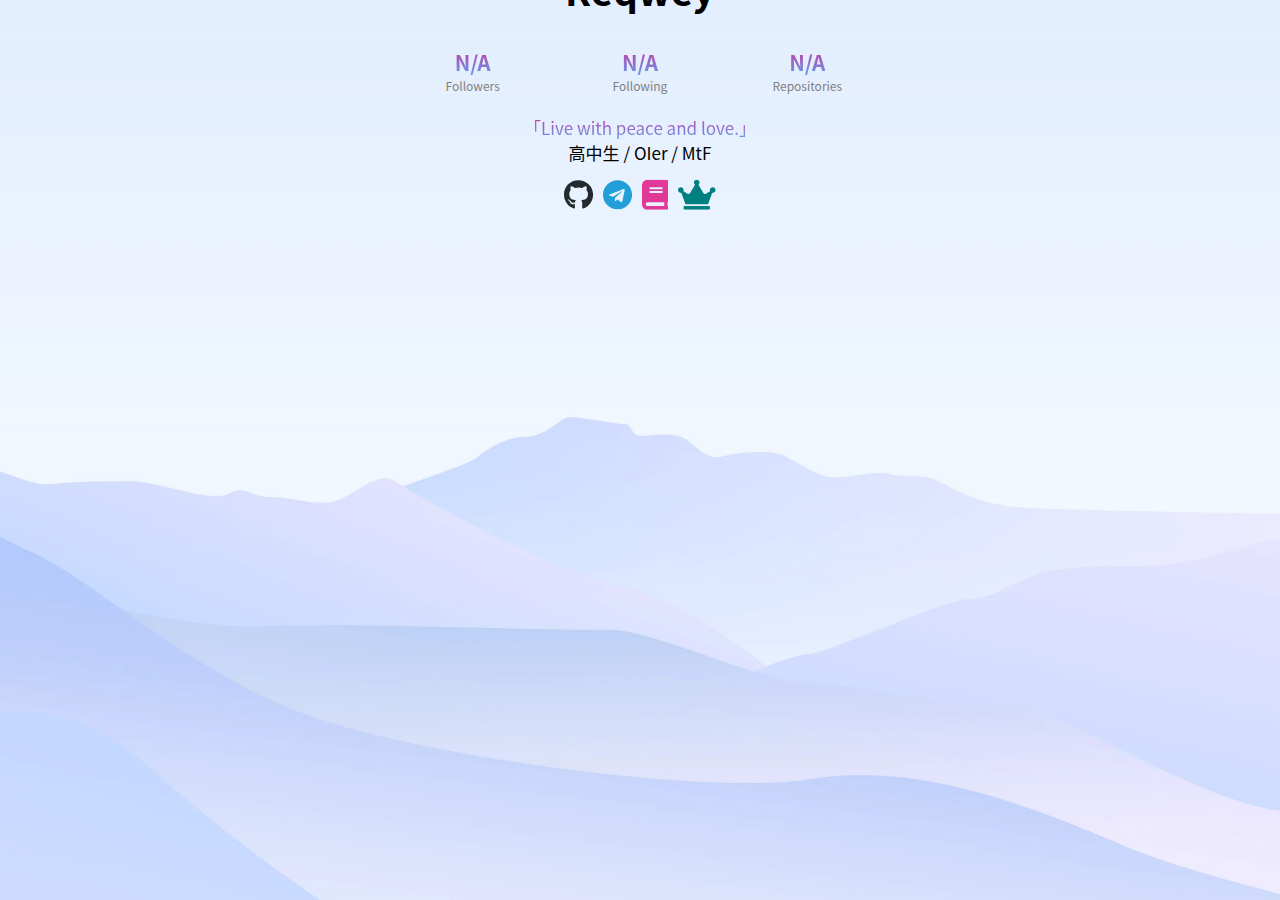
==== commit c0f68f4a: "update" ====
--- a/index.html
+++ b/index.html
@@ -1 +1 @@
-<!DOCTYPE html><html lang="zh-CN" style="position:fixed;width:100%;overflow:hidden"><head><meta http-equiv="Content-Type" content="text/html; charset=UTF-8"><meta content="IE=edge" http-equiv="X-UA-Compatible"><meta name="viewport" content="width=device-width"><title>Hi Reqwey</title><link href="/assets/semantic.min.css" rel="stylesheet"><link href="/assets/reqwey.min.css" rel="stylesheet"><link rel="shortcut icon" type="image/png" href="/assets/images/favicon.ico"></head><body><div class="wrapper"><div id="web_bg" style="background-image:url(/assets/images/background.webp)"></div></div><div class="container"><div class="fadeInDown avatar" style="text-align:center"><img src="/assets/images/avatar.png" alt="Reqwey" title="Reqwey" style="max-height:150px;border-radius:25%"></div><div class="fadeInUp ui segment" style="text-align:center;margin:-40px 0 0 0!important;padding-top:40px;z-index:-1"><h1 style="font-size:2.4rem!important">Reqwey</h1><div class="reqbuttons"><a class="btn" target="_blank" rel="external nofollow noopener noreferrer" href="https://github.com/Reqwey?tab=followers"><span class="req title" type="text" id="followers">N/A</span><span class="desc">Followers</span></a><a class="btn" target="_blank" rel="external nofollow noopener noreferrer" href="https://github.com/Reqwey?tab=following"><span class="req title" type="text" id="following">N/A</span><span class="desc">Following</span></a><a class="btn" target="_blank" rel="external nofollow noopener noreferrer" href="https://github.com/Reqwey?tab=repositories"><span class="req title" type="text" id="public_repos">N/A</span><span class="desc">Repositories</span></a></div><div class="reqbio"><span class="req">「Live with peace and love.」</span></div><div class="reqprofile"><span class="description">高中生 / OIer / MtF</span></div><div class="reqlinks"><a href="https://github.com/Reqwey" data-tooltip="GitHub" data-inverted="" data-position="bottom left"><svg xmlns="http://www.w3.org/2000/svg" viewBox="0 0 496 512"><!-- Font Awesome Pro 5.15.4 by @fontawesome - https://fontawesome.com License - https://fontawesome.com/license (Commercial License) --><path d="M165.9 397.4c0 2-2.3 3.6-5.2 3.6-3.3.3-5.6-1.3-5.6-3.6 0-2 2.3-3.6 5.2-3.6 3-.3 5.6 1.3 5.6 3.6zm-31.1-4.5c-.7 2 1.3 4.3 4.3 4.9 2.6 1 5.6 0 6.2-2s-1.3-4.3-4.3-5.2c-2.6-.7-5.5.3-6.2 2.3zm44.2-1.7c-2.9.7-4.9 2.6-4.6 4.9.3 2 2.9 3.3 5.9 2.6 2.9-.7 4.9-2.6 4.6-4.6-.3-1.9-3-3.2-5.9-2.9zM244.8 8C106.1 8 0 113.3 0 252c0 110.9 69.8 205.8 169.5 239.2 12.8 2.3 17.3-5.6 17.3-12.1 0-6.2-.3-40.4-.3-61.4 0 0-70 15-84.7-29.8 0 0-11.4-29.1-27.8-36.6 0 0-22.9-15.7 1.6-15.4 0 0 24.9 2 38.6 25.8 21.9 38.6 58.6 27.5 72.9 20.9 2.3-16 8.8-27.1 16-33.7-55.9-6.2-112.3-14.3-112.3-110.5 0-27.5 7.6-41.3 23.6-58.9-2.6-6.5-11.1-33.3 2.6-67.9 20.9-6.5 69 27 69 27 20-5.6 41.5-8.5 62.8-8.5s42.8 2.9 62.8 8.5c0 0 48.1-33.6 69-27 13.7 34.7 5.2 61.4 2.6 67.9 16 17.7 25.8 31.5 25.8 58.9 0 96.5-58.9 104.2-114.8 110.5 9.2 7.9 17 22.9 17 46.4 0 33.7-.3 75.4-.3 83.6 0 6.5 4.6 14.4 17.3 12.1C428.2 457.8 496 362.9 496 252 496 113.3 383.5 8 244.8 8zM97.2 352.9c-1.3 1-1 3.3.7 5.2 1.6 1.6 3.9 2.3 5.2 1 1.3-1 1-3.3-.7-5.2-1.6-1.6-3.9-2.3-5.2-1zm-10.8-8.1c-.7 1.3.3 2.9 2.3 3.9 1.6 1 3.6.7 4.3-.7.7-1.3-.3-2.9-2.3-3.9-2-.6-3.6-.3-4.3.7zm32.4 35.6c-1.6 1.3-1 4.3 1.3 6.2 2.3 2.3 5.2 2.6 6.5 1 1.3-1.3.7-4.3-1.3-6.2-2.2-2.3-5.2-2.6-6.5-1zm-11.4-14.7c-1.6 1-1.6 3.6 0 5.9 1.6 2.3 4.3 3.3 5.6 2.3 1.6-1.3 1.6-3.9 0-6.2-1.4-2.3-4-3.3-5.6-2z"></path></svg></a><a href="https://t.me/yReqwey" data-tooltip="Telegram" data-inverted="" data-position="bottom left"><svg xmlns="http://www.w3.org/2000/svg" viewBox="0 0 496 512"><!-- Font Awesome Pro 5.15.4 by @fontawesome - https://fontawesome.com License - https://fontawesome.com/license (Commercial License) --><path d="M248 8C111 8 0 119 0 256s111 248 248 248 248-111 248-248S385 8 248 8zm121.8 169.9l-40.7 191.8c-3 13.6-11.1 16.9-22.4 10.5l-62-45.7-29.9 28.8c-3.3 3.3-6.1 6.1-12.5 6.1l4.4-63.1 114.9-103.8c5-4.4-1.1-6.9-7.7-2.5l-142 89.4-61.2-19.1c-13.3-4.2-13.6-13.3 2.8-19.7l239.1-92.2c11.1-4 20.8 2.7 17.2 19.5z"></path></svg></a><a href="https://oi.reqwey.com/" data-tooltip="OI Blog" data-inverted="" data-position="bottom left"><svg xmlns="http://www.w3.org/2000/svg" viewBox="0 0 448 512"><!-- Font Awesome Pro 5.15.4 by @fontawesome - https://fontawesome.com License - https://fontawesome.com/license (Commercial License) --><path d="M448 360V24c0-13.3-10.7-24-24-24H96C43 0 0 43 0 96v320c0 53 43 96 96 96h328c13.3 0 24-10.7 24-24v-16c0-7.5-3.5-14.3-8.9-18.7-4.2-15.4-4.2-59.3 0-74.7 5.4-4.3 8.9-11.1 8.9-18.6zM128 134c0-3.3 2.7-6 6-6h212c3.3 0 6 2.7 6 6v20c0 3.3-2.7 6-6 6H134c-3.3 0-6-2.7-6-6v-20zm0 64c0-3.3 2.7-6 6-6h212c3.3 0 6 2.7 6 6v20c0 3.3-2.7 6-6 6H134c-3.3 0-6-2.7-6-6v-20zm253.4 250H96c-17.7 0-32-14.3-32-32 0-17.6 14.4-32 32-32h285.4c-1.9 17.1-1.9 46.9 0 64z"></path></svg></a><a href="https://gen.reqwey.com/" data-tooltip="Generals.IO Mirror" data-inverted="" data-position="bottom left"><svg xmlns="http://www.w3.org/2000/svg" viewBox="0 0 640 512"><!-- Font Awesome Pro 5.15.4 by @fontawesome - https://fontawesome.com License - https://fontawesome.com/license (Commercial License) --><path d="M528 448H112c-8.8 0-16 7.2-16 16v32c0 8.8 7.2 16 16 16h416c8.8 0 16-7.2 16-16v-32c0-8.8-7.2-16-16-16zm64-320c-26.5 0-48 21.5-48 48 0 7.1 1.6 13.7 4.4 19.8L476 239.2c-15.4 9.2-35.3 4-44.2-11.6L350.3 85C361 76.2 368 63 368 48c0-26.5-21.5-48-48-48s-48 21.5-48 48c0 15 7 28.2 17.7 37l-81.5 142.6c-8.9 15.6-28.9 20.8-44.2 11.6l-72.3-43.4c2.7-6 4.4-12.7 4.4-19.8 0-26.5-21.5-48-48-48S0 149.5 0 176s21.5 48 48 48c2.6 0 5.2-.4 7.7-.8L128 416h384l72.3-192.8c2.5.4 5.1.8 7.7.8 26.5 0 48-21.5 48-48s-21.5-48-48-48z"></path></svg></a></div></div></div></body><script>fetch('https://gh-api.reqwey.com/users/Reqwey').then(response => response.json()).then((data) => {document.getElementById('followers').textContent = data.followers;document.getElementById('following').textContent = data.following;document.getElementById('public_repos').textContent = data.public_repos;});</script></html>+<!DOCTYPE html><html lang="zh-CN" style="position:fixed;width:100%;overflow:hidden"><head><meta http-equiv="Content-Type" content="text/html; charset=UTF-8"><meta content="IE=edge" http-equiv="X-UA-Compatible"><meta name="viewport" content="width=device-width"><title>Hi Reqwey</title><link href="/assets/css/semantic.min.css" rel="stylesheet"><link href="/assets/css/reqwey.min.css" rel="stylesheet"><link rel="shortcut icon" type="image/png" href="/assets/images/favicon.ico"></head><body><div class="wrapper"><div id="web_bg" style="background-image:url(/assets/images/background.webp)"></div></div><div class="container"><div class="fadeInDown avatar" style="text-align:center"><img src="/assets/images/avatar.png" alt="Reqwey" title="Reqwey" style="max-height:150px;border-radius:25%"></div><div class="fadeInUp ui segment" style="text-align:center;margin:-40px 0 0 0!important;padding-top:40px;z-index:-1"><h1 style="font-size:2.4rem!important">Reqwey</h1><div class="reqbuttons"><a class="btn" target="_blank" rel="external nofollow noopener noreferrer" href="https://github.com/Reqwey?tab=followers"><span class="req title" type="text" id="followers">N/A</span><span class="desc">Followers</span></a><a class="btn" target="_blank" rel="external nofollow noopener noreferrer" href="https://github.com/Reqwey?tab=following"><span class="req title" type="text" id="following">N/A</span><span class="desc">Following</span></a><a class="btn" target="_blank" rel="external nofollow noopener noreferrer" href="https://github.com/Reqwey?tab=repositories"><span class="req title" type="text" id="public_repos">N/A</span><span class="desc">Repositories</span></a></div><div class="reqbio"><span class="req">「Live with peace and love.」</span></div><div class="reqprofile"><span class="description">高中生 / OIer / MtF</span></div><div class="reqlinks"><a href="https://github.com/Reqwey" data-tooltip="GitHub" data-inverted="" data-position="bottom left"><svg xmlns="http://www.w3.org/2000/svg" viewBox="0 0 496 512"><!-- Font Awesome Pro 5.15.4 by @fontawesome - https://fontawesome.com License - https://fontawesome.com/license (Commercial License) --><path d="M165.9 397.4c0 2-2.3 3.6-5.2 3.6-3.3.3-5.6-1.3-5.6-3.6 0-2 2.3-3.6 5.2-3.6 3-.3 5.6 1.3 5.6 3.6zm-31.1-4.5c-.7 2 1.3 4.3 4.3 4.9 2.6 1 5.6 0 6.2-2s-1.3-4.3-4.3-5.2c-2.6-.7-5.5.3-6.2 2.3zm44.2-1.7c-2.9.7-4.9 2.6-4.6 4.9.3 2 2.9 3.3 5.9 2.6 2.9-.7 4.9-2.6 4.6-4.6-.3-1.9-3-3.2-5.9-2.9zM244.8 8C106.1 8 0 113.3 0 252c0 110.9 69.8 205.8 169.5 239.2 12.8 2.3 17.3-5.6 17.3-12.1 0-6.2-.3-40.4-.3-61.4 0 0-70 15-84.7-29.8 0 0-11.4-29.1-27.8-36.6 0 0-22.9-15.7 1.6-15.4 0 0 24.9 2 38.6 25.8 21.9 38.6 58.6 27.5 72.9 20.9 2.3-16 8.8-27.1 16-33.7-55.9-6.2-112.3-14.3-112.3-110.5 0-27.5 7.6-41.3 23.6-58.9-2.6-6.5-11.1-33.3 2.6-67.9 20.9-6.5 69 27 69 27 20-5.6 41.5-8.5 62.8-8.5s42.8 2.9 62.8 8.5c0 0 48.1-33.6 69-27 13.7 34.7 5.2 61.4 2.6 67.9 16 17.7 25.8 31.5 25.8 58.9 0 96.5-58.9 104.2-114.8 110.5 9.2 7.9 17 22.9 17 46.4 0 33.7-.3 75.4-.3 83.6 0 6.5 4.6 14.4 17.3 12.1C428.2 457.8 496 362.9 496 252 496 113.3 383.5 8 244.8 8zM97.2 352.9c-1.3 1-1 3.3.7 5.2 1.6 1.6 3.9 2.3 5.2 1 1.3-1 1-3.3-.7-5.2-1.6-1.6-3.9-2.3-5.2-1zm-10.8-8.1c-.7 1.3.3 2.9 2.3 3.9 1.6 1 3.6.7 4.3-.7.7-1.3-.3-2.9-2.3-3.9-2-.6-3.6-.3-4.3.7zm32.4 35.6c-1.6 1.3-1 4.3 1.3 6.2 2.3 2.3 5.2 2.6 6.5 1 1.3-1.3.7-4.3-1.3-6.2-2.2-2.3-5.2-2.6-6.5-1zm-11.4-14.7c-1.6 1-1.6 3.6 0 5.9 1.6 2.3 4.3 3.3 5.6 2.3 1.6-1.3 1.6-3.9 0-6.2-1.4-2.3-4-3.3-5.6-2z"></path></svg></a><a href="https://t.me/yReqwey" data-tooltip="Telegram" data-inverted="" data-position="bottom left"><svg xmlns="http://www.w3.org/2000/svg" viewBox="0 0 496 512"><!-- Font Awesome Pro 5.15.4 by @fontawesome - https://fontawesome.com License - https://fontawesome.com/license (Commercial License) --><path d="M248 8C111 8 0 119 0 256s111 248 248 248 248-111 248-248S385 8 248 8zm121.8 169.9l-40.7 191.8c-3 13.6-11.1 16.9-22.4 10.5l-62-45.7-29.9 28.8c-3.3 3.3-6.1 6.1-12.5 6.1l4.4-63.1 114.9-103.8c5-4.4-1.1-6.9-7.7-2.5l-142 89.4-61.2-19.1c-13.3-4.2-13.6-13.3 2.8-19.7l239.1-92.2c11.1-4 20.8 2.7 17.2 19.5z"></path></svg></a><a href="https://oi.reqwey.com/" data-tooltip="OI Blog" data-inverted="" data-position="bottom left"><svg xmlns="http://www.w3.org/2000/svg" viewBox="0 0 448 512"><!-- Font Awesome Pro 5.15.4 by @fontawesome - https://fontawesome.com License - https://fontawesome.com/license (Commercial License) --><path d="M448 360V24c0-13.3-10.7-24-24-24H96C43 0 0 43 0 96v320c0 53 43 96 96 96h328c13.3 0 24-10.7 24-24v-16c0-7.5-3.5-14.3-8.9-18.7-4.2-15.4-4.2-59.3 0-74.7 5.4-4.3 8.9-11.1 8.9-18.6zM128 134c0-3.3 2.7-6 6-6h212c3.3 0 6 2.7 6 6v20c0 3.3-2.7 6-6 6H134c-3.3 0-6-2.7-6-6v-20zm0 64c0-3.3 2.7-6 6-6h212c3.3 0 6 2.7 6 6v20c0 3.3-2.7 6-6 6H134c-3.3 0-6-2.7-6-6v-20zm253.4 250H96c-17.7 0-32-14.3-32-32 0-17.6 14.4-32 32-32h285.4c-1.9 17.1-1.9 46.9 0 64z"></path></svg></a><a href="https://gen.reqwey.com/" data-tooltip="Generals.IO Mirror" data-inverted="" data-position="bottom left"><svg xmlns="http://www.w3.org/2000/svg" viewBox="0 0 640 512"><!-- Font Awesome Pro 5.15.4 by @fontawesome - https://fontawesome.com License - https://fontawesome.com/license (Commercial License) --><path d="M528 448H112c-8.8 0-16 7.2-16 16v32c0 8.8 7.2 16 16 16h416c8.8 0 16-7.2 16-16v-32c0-8.8-7.2-16-16-16zm64-320c-26.5 0-48 21.5-48 48 0 7.1 1.6 13.7 4.4 19.8L476 239.2c-15.4 9.2-35.3 4-44.2-11.6L350.3 85C361 76.2 368 63 368 48c0-26.5-21.5-48-48-48s-48 21.5-48 48c0 15 7 28.2 17.7 37l-81.5 142.6c-8.9 15.6-28.9 20.8-44.2 11.6l-72.3-43.4c2.7-6 4.4-12.7 4.4-19.8 0-26.5-21.5-48-48-48S0 149.5 0 176s21.5 48 48 48c2.6 0 5.2-.4 7.7-.8L128 416h384l72.3-192.8c2.5.4 5.1.8 7.7.8 26.5 0 48-21.5 48-48s-21.5-48-48-48z"></path></svg></a></div></div></div></body><script>fetch('https://gh-api.reqwey.com/users/Reqwey').then(response => response.json()).then((data) => {document.getElementById('followers').textContent = data.followers;document.getElementById('following').textContent = data.following;document.getElementById('public_repos').textContent = data.public_repos;});</script></html>
--- a/assets/css/reqwey.min.css
+++ b/assets/css/reqwey.min.css
@@ -0,0 +1 @@
+#web_bg{position:fixed;top:0;left:0;width:100%;height:100%;min-width:1000px;z-index:-10;zoom:1;background-color:#fff;background-repeat:no-repeat;background-size:cover;-webkit-background-size:cover;-o-background-size:cover;background-position:center 0}img{border:.5px solid #e2e2e2;box-shadow:0 0 10px #00000026}.container{position:absolute;top:50%;left:50%;transform:translate(-50%,-50%)}@media screen and (min-width:600px){.container{min-width:500px}}@media screen and (max-width:600px) and (min-width:400px){.container{min-width:380px}}@media screen and (max-width:400px){.container{width:max-content}}.fadeInUp{-webkit-animation:fadeInUp 1s;animation:fadeInUp 1s}@keyframes fadeInUp{0%{margin-top:500px;opacity:0}100%{margin-top:0;opacity:1}}@-webkit-keyframes fadeInUp{0%{margin-top:500px;opacity:0}100%{margin-top:0;opacity:1}}.fadeInDown{-webkit-animation:fadeInDown 1s;animation:fadeInDown 1s}@keyframes fadeInDown{0%{margin-top:-500px;opacity:0}100%{margin-top:0;opacity:1}}@-webkit-keyframes fadeInDown{0%{margin-top:-500px;opacity:0}100%{margin-top:0;opacity:1}}.ui.menu .item>i.fal{opacity:.9;float:none;margin:0 .35714286em 0 0}span{font-size:17px}.reqlinks{padding:10px}.reqlinks>a svg{height:30px;fill:currentColor;margin:5px}.reqlinks a:nth-child(1) svg{color:#24292f}.reqlinks a:nth-child(2) svg{color:#229ed9}.reqlinks a:nth-child(3) svg{color:#e03997}.reqlinks a:nth-child(4) svg{color:teal}.reqbuttons{margin:1rem 0;align-self:stretch;display:grid;grid-gap:2px;grid-template-columns:repeat(auto-fill,calc((100% - 2 * 2px)/ 3))}.reqbuttons .btn{display:flex;flex-direction:column;align-items:center;color:inherit;border:1px solid transparent;border-radius:4px;padding:.25rem 0;-moz-transition:background .2s ease-out;-webkit-transition:background .2s ease-out;-o-transition:background .2s ease-out;transition:background .2s ease-out}.reqbuttons .btn:hover{background:#ede7f6}.reqbuttons .btn .title{font-size:1.3rem;font-weight:700}.reqbuttons .btn .desc{font-size:.75rem;color:#818181;font-weight:500}.req{background:-webkit-linear-gradient(#d12d9c,#5ea2ef)!important;-webkit-background-clip:text!important;-webkit-text-fill-color:transparent!important;animation:gradient 15s ease infinite!important;box-shadow:none!important}@font-face{font-family:fwzc;font-weight:700;font-style:normal;src:url(https://static.cspoi.net/FYMS-OI/fonts/fwzcN.OTF);font-display:swap}.ui.button,.ui.form input:not([type]),.ui.form input[type=date],.ui.form input[type=datetime-local],.ui.form input[type=email],.ui.form input[type=file],.ui.form input[type=number],.ui.form input[type=password],.ui.form input[type=search],.ui.form input[type=tel],.ui.form input[type=text],.ui.form input[type=time],.ui.form input[type=url],.ui.header,.ui.input input,.ui.menu,body,h1,h2,h3,h4,h5{font-family:fwzc,Lato,-apple-system,'PingFang SC','Source Han Sans SC','Noto Sans CJK SC','Microsoft Yahei','Lantinghei SC','Hiragino Sans GB','Microsoft Sans Serif','WenQuanYi Micro Hei',sans-serif}@media only screen and (max-width:992px){.ui.grid [class*="right floated"].column{display:none!important}.ui.column.grid>[class*="eleven wide"].column,.ui.grid>.column.row>[class*="eleven wide"].column,.ui.grid>.row>[class*="eleven wide"].column,.ui.grid>[class*="eleven wide"].column{width:100%!important}}a{color:#734ae6;cursor:pointer;text-decoration:none;transition:all .28s ease;-moz-transition:all .28s ease;-webkit-transition:all .28s ease;-o-transition:all .28s ease}a:hover{color:#ff5722}a.black-link{color:#000}a.black-link:hover{color:#ff5722}.font-content{font-family:'Open Sans','Source Han Sans SC','Noto Sans CJK SC','PingFang SC','Hiragino Sans GB','Microsoft Yahei',sans-serif}.markdown-edit{font-family:'Fira Mono','Noto Sans CJK SC','PingFang SC','Hiragino Sans GB','Microsoft Yahei',monospace}.padding{padding-left:1em;padding-right:1em}.ui.segment:first-child{margin-top:0}.ui.segment:last-child{margin-bottom:3px}.hljs{background:#fff!important}.ui.footer.segment{margin:2em 0 0;padding:1em 0;border:none}th{white-space:nowrap}pre{tab-size:4;overflow:auto}img{max-width:100%}:not(pre)>code{padding:2px 4px;border-radius:.3rem;font-size:.9rem;color:#745fb5;background-color:#f4f2f9;margin:0 2px}code{font-family:"Fira Mono",Monaco,Menlo,"Ubuntu Mono",Consolas,source-code-pro,monospace}blockquote{border-left:.2em solid rgba(116,95,181,.2);padding-left:1em;color:#666;margin-left:0;margin-right:0}@keyframes spinner-icon-rotate{0%{transform:rotate(0)}100%{transform:rotate(360deg)}}.spinner.icon:before{animation:spinner-icon-rotate 3s linear infinite;display:block}::-webkit-scrollbar{-webkit-appearance:none;width:10px;height:10px}::-webkit-scrollbar-track{background:rgba(0,0,0,.1);border-radius:0}::-webkit-scrollbar-thumb{cursor:pointer;border-radius:5px;background:rgba(0,0,0,.25);-webkit-transition:color .2s ease;transition:color .2s ease}::-webkit-scrollbar-thumb:window-inactive{background:rgba(0,0,0,.15)}::-webkit-scrollbar-thumb:hover{background:rgba(128,135,139,.8)}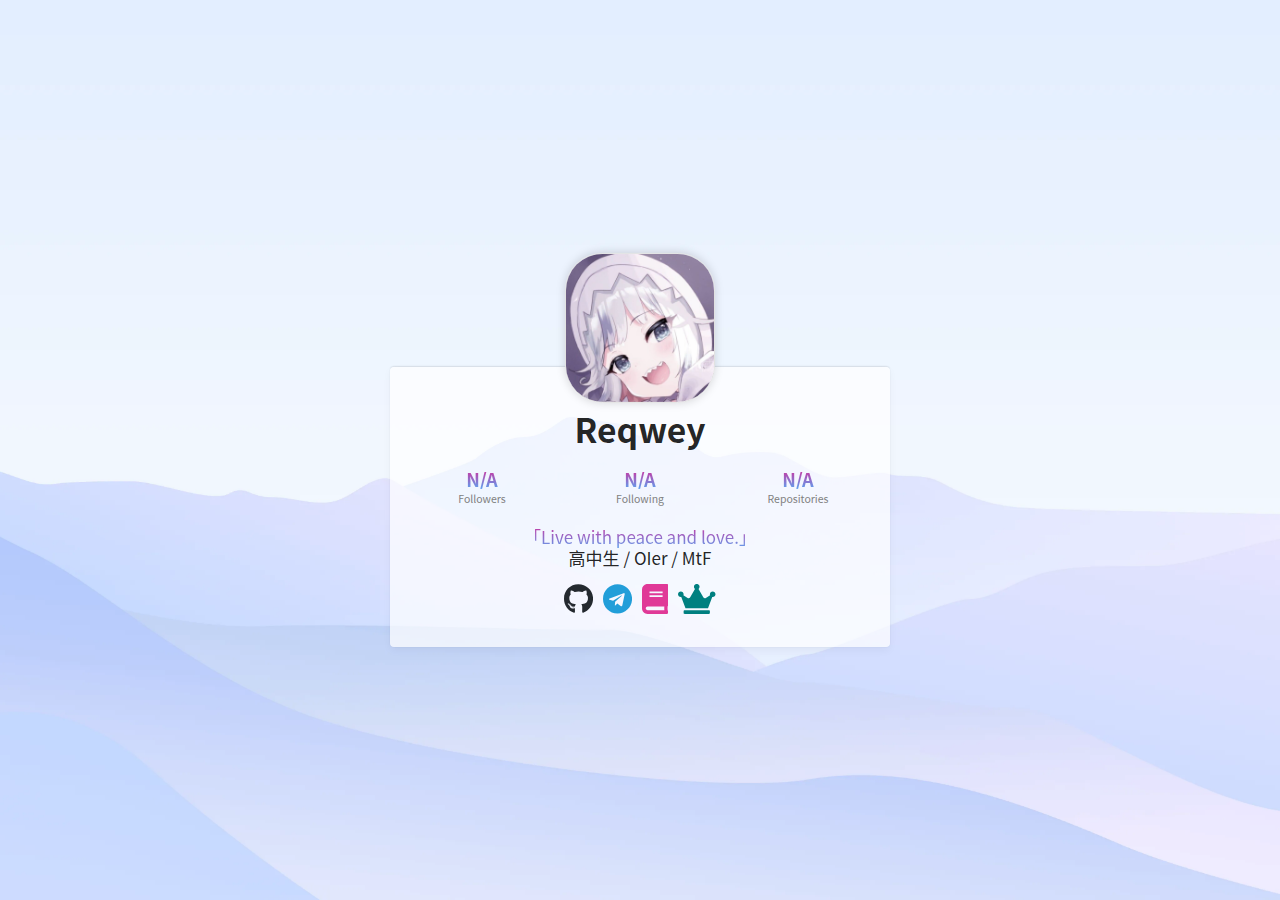
==== commit 601fa108: "Update" ====
--- a/index.html
+++ b/index.html
@@ -1 +1 @@
-<!DOCTYPE html><html lang="zh-CN" style="position:fixed;width:100%;overflow:hidden"><head><meta http-equiv="Content-Type" content="text/html; charset=UTF-8"><meta content="IE=edge" http-equiv="X-UA-Compatible"><meta name="viewport" content="width=device-width"><title>Hi Reqwey</title><link href="/assets/css/semantic.min.css" rel="stylesheet"><link href="/assets/css/reqwey.min.css" rel="stylesheet"><link rel="shortcut icon" type="image/png" href="/assets/images/favicon.ico"></head><body><div class="wrapper"><div id="web_bg" style="background-image:url(/assets/images/background.webp)"></div></div><div class="container"><div class="fadeInDown avatar" style="text-align:center"><img src="/assets/images/avatar.png" alt="Reqwey" title="Reqwey" style="max-height:150px;border-radius:25%"></div><div class="fadeInUp ui segment" style="text-align:center;margin:-40px 0 0 0!important;padding-top:40px;z-index:-1"><h1 style="font-size:2.4rem!important">Reqwey</h1><div class="reqbuttons"><a class="btn" target="_blank" rel="external nofollow noopener noreferrer" href="https://github.com/Reqwey?tab=followers"><span class="req title" type="text" id="followers">N/A</span><span class="desc">Followers</span></a><a class="btn" target="_blank" rel="external nofollow noopener noreferrer" href="https://github.com/Reqwey?tab=following"><span class="req title" type="text" id="following">N/A</span><span class="desc">Following</span></a><a class="btn" target="_blank" rel="external nofollow noopener noreferrer" href="https://github.com/Reqwey?tab=repositories"><span class="req title" type="text" id="public_repos">N/A</span><span class="desc">Repositories</span></a></div><div class="reqbio"><span class="req">「Live with peace and love.」</span></div><div class="reqprofile"><span class="description">高中生 / OIer / MtF</span></div><div class="reqlinks"><a href="https://github.com/Reqwey" data-tooltip="GitHub" data-inverted="" data-position="bottom left"><svg xmlns="http://www.w3.org/2000/svg" viewBox="0 0 496 512"><!-- Font Awesome Pro 5.15.4 by @fontawesome - https://fontawesome.com License - https://fontawesome.com/license (Commercial License) --><path d="M165.9 397.4c0 2-2.3 3.6-5.2 3.6-3.3.3-5.6-1.3-5.6-3.6 0-2 2.3-3.6 5.2-3.6 3-.3 5.6 1.3 5.6 3.6zm-31.1-4.5c-.7 2 1.3 4.3 4.3 4.9 2.6 1 5.6 0 6.2-2s-1.3-4.3-4.3-5.2c-2.6-.7-5.5.3-6.2 2.3zm44.2-1.7c-2.9.7-4.9 2.6-4.6 4.9.3 2 2.9 3.3 5.9 2.6 2.9-.7 4.9-2.6 4.6-4.6-.3-1.9-3-3.2-5.9-2.9zM244.8 8C106.1 8 0 113.3 0 252c0 110.9 69.8 205.8 169.5 239.2 12.8 2.3 17.3-5.6 17.3-12.1 0-6.2-.3-40.4-.3-61.4 0 0-70 15-84.7-29.8 0 0-11.4-29.1-27.8-36.6 0 0-22.9-15.7 1.6-15.4 0 0 24.9 2 38.6 25.8 21.9 38.6 58.6 27.5 72.9 20.9 2.3-16 8.8-27.1 16-33.7-55.9-6.2-112.3-14.3-112.3-110.5 0-27.5 7.6-41.3 23.6-58.9-2.6-6.5-11.1-33.3 2.6-67.9 20.9-6.5 69 27 69 27 20-5.6 41.5-8.5 62.8-8.5s42.8 2.9 62.8 8.5c0 0 48.1-33.6 69-27 13.7 34.7 5.2 61.4 2.6 67.9 16 17.7 25.8 31.5 25.8 58.9 0 96.5-58.9 104.2-114.8 110.5 9.2 7.9 17 22.9 17 46.4 0 33.7-.3 75.4-.3 83.6 0 6.5 4.6 14.4 17.3 12.1C428.2 457.8 496 362.9 496 252 496 113.3 383.5 8 244.8 8zM97.2 352.9c-1.3 1-1 3.3.7 5.2 1.6 1.6 3.9 2.3 5.2 1 1.3-1 1-3.3-.7-5.2-1.6-1.6-3.9-2.3-5.2-1zm-10.8-8.1c-.7 1.3.3 2.9 2.3 3.9 1.6 1 3.6.7 4.3-.7.7-1.3-.3-2.9-2.3-3.9-2-.6-3.6-.3-4.3.7zm32.4 35.6c-1.6 1.3-1 4.3 1.3 6.2 2.3 2.3 5.2 2.6 6.5 1 1.3-1.3.7-4.3-1.3-6.2-2.2-2.3-5.2-2.6-6.5-1zm-11.4-14.7c-1.6 1-1.6 3.6 0 5.9 1.6 2.3 4.3 3.3 5.6 2.3 1.6-1.3 1.6-3.9 0-6.2-1.4-2.3-4-3.3-5.6-2z"></path></svg></a><a href="https://t.me/yReqwey" data-tooltip="Telegram" data-inverted="" data-position="bottom left"><svg xmlns="http://www.w3.org/2000/svg" viewBox="0 0 496 512"><!-- Font Awesome Pro 5.15.4 by @fontawesome - https://fontawesome.com License - https://fontawesome.com/license (Commercial License) --><path d="M248 8C111 8 0 119 0 256s111 248 248 248 248-111 248-248S385 8 248 8zm121.8 169.9l-40.7 191.8c-3 13.6-11.1 16.9-22.4 10.5l-62-45.7-29.9 28.8c-3.3 3.3-6.1 6.1-12.5 6.1l4.4-63.1 114.9-103.8c5-4.4-1.1-6.9-7.7-2.5l-142 89.4-61.2-19.1c-13.3-4.2-13.6-13.3 2.8-19.7l239.1-92.2c11.1-4 20.8 2.7 17.2 19.5z"></path></svg></a><a href="https://oi.reqwey.com/" data-tooltip="OI Blog" data-inverted="" data-position="bottom left"><svg xmlns="http://www.w3.org/2000/svg" viewBox="0 0 448 512"><!-- Font Awesome Pro 5.15.4 by @fontawesome - https://fontawesome.com License - https://fontawesome.com/license (Commercial License) --><path d="M448 360V24c0-13.3-10.7-24-24-24H96C43 0 0 43 0 96v320c0 53 43 96 96 96h328c13.3 0 24-10.7 24-24v-16c0-7.5-3.5-14.3-8.9-18.7-4.2-15.4-4.2-59.3 0-74.7 5.4-4.3 8.9-11.1 8.9-18.6zM128 134c0-3.3 2.7-6 6-6h212c3.3 0 6 2.7 6 6v20c0 3.3-2.7 6-6 6H134c-3.3 0-6-2.7-6-6v-20zm0 64c0-3.3 2.7-6 6-6h212c3.3 0 6 2.7 6 6v20c0 3.3-2.7 6-6 6H134c-3.3 0-6-2.7-6-6v-20zm253.4 250H96c-17.7 0-32-14.3-32-32 0-17.6 14.4-32 32-32h285.4c-1.9 17.1-1.9 46.9 0 64z"></path></svg></a><a href="https://gen.reqwey.com/" data-tooltip="Generals.IO Mirror" data-inverted="" data-position="bottom left"><svg xmlns="http://www.w3.org/2000/svg" viewBox="0 0 640 512"><!-- Font Awesome Pro 5.15.4 by @fontawesome - https://fontawesome.com License - https://fontawesome.com/license (Commercial License) --><path d="M528 448H112c-8.8 0-16 7.2-16 16v32c0 8.8 7.2 16 16 16h416c8.8 0 16-7.2 16-16v-32c0-8.8-7.2-16-16-16zm64-320c-26.5 0-48 21.5-48 48 0 7.1 1.6 13.7 4.4 19.8L476 239.2c-15.4 9.2-35.3 4-44.2-11.6L350.3 85C361 76.2 368 63 368 48c0-26.5-21.5-48-48-48s-48 21.5-48 48c0 15 7 28.2 17.7 37l-81.5 142.6c-8.9 15.6-28.9 20.8-44.2 11.6l-72.3-43.4c2.7-6 4.4-12.7 4.4-19.8 0-26.5-21.5-48-48-48S0 149.5 0 176s21.5 48 48 48c2.6 0 5.2-.4 7.7-.8L128 416h384l72.3-192.8c2.5.4 5.1.8 7.7.8 26.5 0 48-21.5 48-48s-21.5-48-48-48z"></path></svg></a></div></div></div></body><script>fetch('https://gh-api.reqwey.com/users/Reqwey').then(response => response.json()).then((data) => {document.getElementById('followers').textContent = data.followers;document.getElementById('following').textContent = data.following;document.getElementById('public_repos').textContent = data.public_repos;});</script></html>
+<!DOCTYPE html><html lang="zh-CN" style="position:fixed;width:100%;overflow:hidden"><head><meta http-equiv="Content-Type" content="text/html; charset=UTF-8"><meta content="IE=edge" http-equiv="X-UA-Compatible"><meta name="viewport" content="width=device-width"><title>Hi Reqwey</title><link href="/assets/css/semantic.min.css" rel="stylesheet"><link href="/assets/css/reqwey.min.css" rel="stylesheet"><link rel="shortcut icon" type="image/png" href="/assets/images/favicon.ico"><style>.fadeInUp{-webkit-animation:fadeInUp 1s;animation:fadeInUp 1s}@keyframes fadeInUp{0%{margin-top:500px;opacity:0}100%{margin-top:0;opacity:1}}@-webkit-keyframes fadeInUp{0%{margin-top:500px;opacity:0}100%{margin-top:0;opacity:1}}.fadeInDown{-webkit-animation:fadeInDown 1s;animation:fadeInDown 1s}@keyframes fadeInDown{0%{margin-top:-500px;opacity:0}100%{margin-top:0;opacity:1}}@-webkit-keyframes fadeInDown{0%{margin-top:-500px;opacity:0}100%{margin-top:0;opacity:1}}</style></head><body><div class="wrapper"><div id="web_bg" style="background-image:url(/assets/images/background.webp)"></div></div><div class="container"><div class="fadeInDown avatar" style="text-align:center"><img src="/assets/images/avatar.png" alt="Reqwey" title="Reqwey" style="max-height:150px;border-radius:25%"></div><div class="fadeInUp ui segment" style="text-align:center;margin:-40px 0 0 0!important;padding-top:40px;z-index:-1"><h1 style="font-size:2.4rem!important">Reqwey</h1><div class="reqbuttons"><a class="btn" target="_blank" rel="external nofollow noopener noreferrer" href="https://github.com/Reqwey?tab=followers"><span class="req title" type="text" id="followers">N/A</span><span class="desc">Followers</span></a><a class="btn" target="_blank" rel="external nofollow noopener noreferrer" href="https://github.com/Reqwey?tab=following"><span class="req title" type="text" id="following">N/A</span><span class="desc">Following</span></a><a class="btn" target="_blank" rel="external nofollow noopener noreferrer" href="https://github.com/Reqwey?tab=repositories"><span class="req title" type="text" id="public_repos">N/A</span><span class="desc">Repositories</span></a></div><div class="reqbio"><span class="req">「Live with peace and love.」</span></div><div class="reqprofile"><span class="description">高中生 / OIer / MtF</span></div><div class="reqlinks"><a href="https://github.com/Reqwey" data-tooltip="GitHub" data-inverted="" data-position="bottom left"><svg xmlns="http://www.w3.org/2000/svg" viewBox="0 0 496 512"><!-- Font Awesome Pro 5.15.4 by @fontawesome - https://fontawesome.com License - https://fontawesome.com/license (Commercial License) --><path d="M165.9 397.4c0 2-2.3 3.6-5.2 3.6-3.3.3-5.6-1.3-5.6-3.6 0-2 2.3-3.6 5.2-3.6 3-.3 5.6 1.3 5.6 3.6zm-31.1-4.5c-.7 2 1.3 4.3 4.3 4.9 2.6 1 5.6 0 6.2-2s-1.3-4.3-4.3-5.2c-2.6-.7-5.5.3-6.2 2.3zm44.2-1.7c-2.9.7-4.9 2.6-4.6 4.9.3 2 2.9 3.3 5.9 2.6 2.9-.7 4.9-2.6 4.6-4.6-.3-1.9-3-3.2-5.9-2.9zM244.8 8C106.1 8 0 113.3 0 252c0 110.9 69.8 205.8 169.5 239.2 12.8 2.3 17.3-5.6 17.3-12.1 0-6.2-.3-40.4-.3-61.4 0 0-70 15-84.7-29.8 0 0-11.4-29.1-27.8-36.6 0 0-22.9-15.7 1.6-15.4 0 0 24.9 2 38.6 25.8 21.9 38.6 58.6 27.5 72.9 20.9 2.3-16 8.8-27.1 16-33.7-55.9-6.2-112.3-14.3-112.3-110.5 0-27.5 7.6-41.3 23.6-58.9-2.6-6.5-11.1-33.3 2.6-67.9 20.9-6.5 69 27 69 27 20-5.6 41.5-8.5 62.8-8.5s42.8 2.9 62.8 8.5c0 0 48.1-33.6 69-27 13.7 34.7 5.2 61.4 2.6 67.9 16 17.7 25.8 31.5 25.8 58.9 0 96.5-58.9 104.2-114.8 110.5 9.2 7.9 17 22.9 17 46.4 0 33.7-.3 75.4-.3 83.6 0 6.5 4.6 14.4 17.3 12.1C428.2 457.8 496 362.9 496 252 496 113.3 383.5 8 244.8 8zM97.2 352.9c-1.3 1-1 3.3.7 5.2 1.6 1.6 3.9 2.3 5.2 1 1.3-1 1-3.3-.7-5.2-1.6-1.6-3.9-2.3-5.2-1zm-10.8-8.1c-.7 1.3.3 2.9 2.3 3.9 1.6 1 3.6.7 4.3-.7.7-1.3-.3-2.9-2.3-3.9-2-.6-3.6-.3-4.3.7zm32.4 35.6c-1.6 1.3-1 4.3 1.3 6.2 2.3 2.3 5.2 2.6 6.5 1 1.3-1.3.7-4.3-1.3-6.2-2.2-2.3-5.2-2.6-6.5-1zm-11.4-14.7c-1.6 1-1.6 3.6 0 5.9 1.6 2.3 4.3 3.3 5.6 2.3 1.6-1.3 1.6-3.9 0-6.2-1.4-2.3-4-3.3-5.6-2z"></path></svg></a><a href="https://t.me/yReqwey" data-tooltip="Telegram" data-inverted="" data-position="bottom left"><svg xmlns="http://www.w3.org/2000/svg" viewBox="0 0 496 512"><!-- Font Awesome Pro 5.15.4 by @fontawesome - https://fontawesome.com License - https://fontawesome.com/license (Commercial License) --><path d="M248 8C111 8 0 119 0 256s111 248 248 248 248-111 248-248S385 8 248 8zm121.8 169.9l-40.7 191.8c-3 13.6-11.1 16.9-22.4 10.5l-62-45.7-29.9 28.8c-3.3 3.3-6.1 6.1-12.5 6.1l4.4-63.1 114.9-103.8c5-4.4-1.1-6.9-7.7-2.5l-142 89.4-61.2-19.1c-13.3-4.2-13.6-13.3 2.8-19.7l239.1-92.2c11.1-4 20.8 2.7 17.2 19.5z"></path></svg></a><a href="https://oi.reqwey.com/" data-tooltip="OI Blog" data-inverted="" data-position="bottom left"><svg xmlns="http://www.w3.org/2000/svg" viewBox="0 0 448 512"><!-- Font Awesome Pro 5.15.4 by @fontawesome - https://fontawesome.com License - https://fontawesome.com/license (Commercial License) --><path d="M448 360V24c0-13.3-10.7-24-24-24H96C43 0 0 43 0 96v320c0 53 43 96 96 96h328c13.3 0 24-10.7 24-24v-16c0-7.5-3.5-14.3-8.9-18.7-4.2-15.4-4.2-59.3 0-74.7 5.4-4.3 8.9-11.1 8.9-18.6zM128 134c0-3.3 2.7-6 6-6h212c3.3 0 6 2.7 6 6v20c0 3.3-2.7 6-6 6H134c-3.3 0-6-2.7-6-6v-20zm0 64c0-3.3 2.7-6 6-6h212c3.3 0 6 2.7 6 6v20c0 3.3-2.7 6-6 6H134c-3.3 0-6-2.7-6-6v-20zm253.4 250H96c-17.7 0-32-14.3-32-32 0-17.6 14.4-32 32-32h285.4c-1.9 17.1-1.9 46.9 0 64z"></path></svg></a><a href="https://gen.reqwey.com/" data-tooltip="Generals.IO Mirror" data-inverted="" data-position="bottom left"><svg xmlns="http://www.w3.org/2000/svg" viewBox="0 0 640 512"><!-- Font Awesome Pro 5.15.4 by @fontawesome - https://fontawesome.com License - https://fontawesome.com/license (Commercial License) --><path d="M528 448H112c-8.8 0-16 7.2-16 16v32c0 8.8 7.2 16 16 16h416c8.8 0 16-7.2 16-16v-32c0-8.8-7.2-16-16-16zm64-320c-26.5 0-48 21.5-48 48 0 7.1 1.6 13.7 4.4 19.8L476 239.2c-15.4 9.2-35.3 4-44.2-11.6L350.3 85C361 76.2 368 63 368 48c0-26.5-21.5-48-48-48s-48 21.5-48 48c0 15 7 28.2 17.7 37l-81.5 142.6c-8.9 15.6-28.9 20.8-44.2 11.6l-72.3-43.4c2.7-6 4.4-12.7 4.4-19.8 0-26.5-21.5-48-48-48S0 149.5 0 176s21.5 48 48 48c2.6 0 5.2-.4 7.7-.8L128 416h384l72.3-192.8c2.5.4 5.1.8 7.7.8 26.5 0 48-21.5 48-48s-21.5-48-48-48z"></path></svg></a></div></div></div></body><script>fetch('https://gh-api.reqwey.com/users/Reqwey').then(response => response.json()).then((data) => {document.getElementById('followers').textContent = data.followers;document.getElementById('following').textContent = data.following;document.getElementById('public_repos').textContent = data.public_repos;});</script></html>
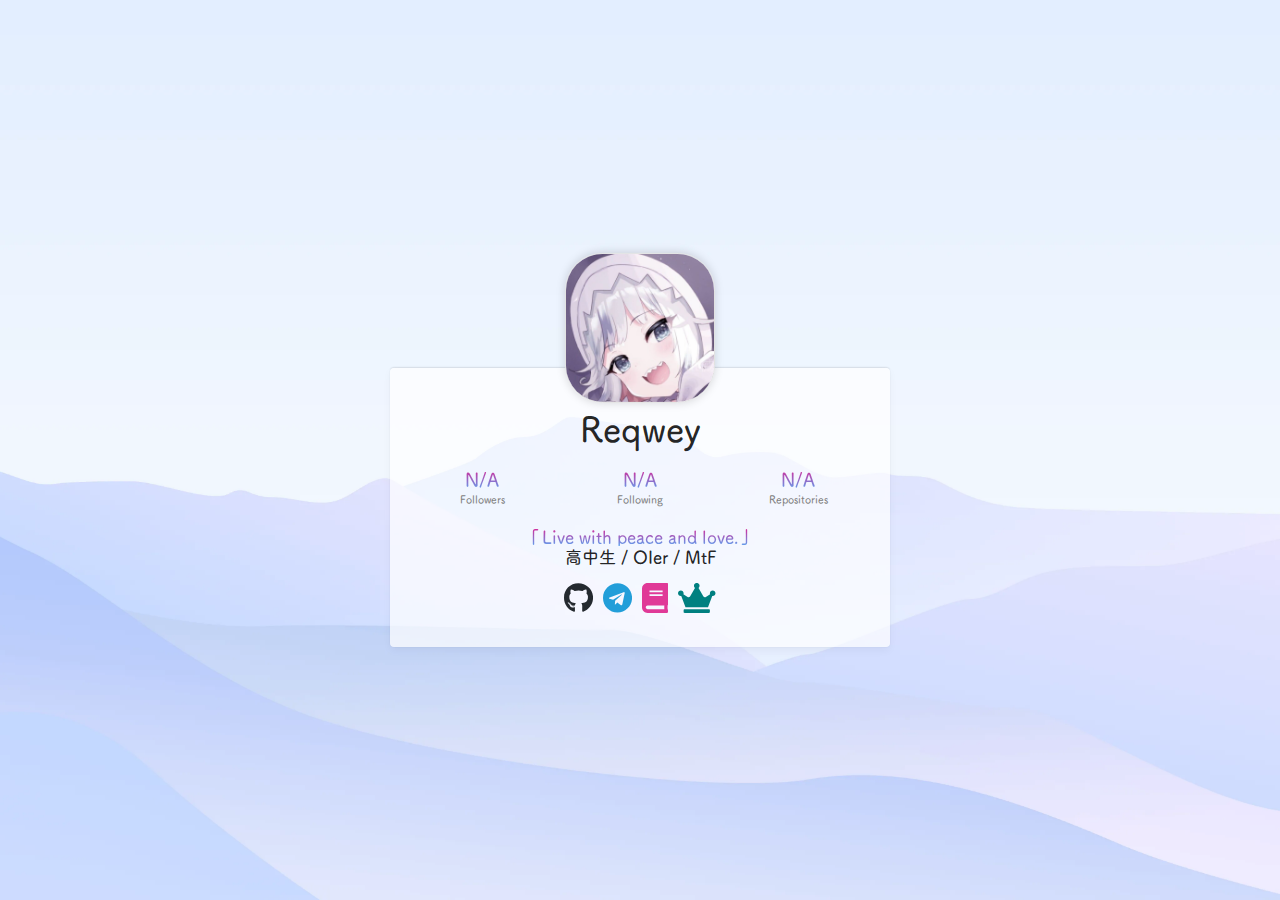
==== commit c5bf02f0: "PWA test" ====
--- a/index.html
+++ b/index.html
@@ -1 +1 @@
-<!DOCTYPE html><html lang="zh-CN" style="position:fixed;width:100%;overflow:hidden"><head><meta http-equiv="Content-Type" content="text/html; charset=UTF-8"><meta content="IE=edge" http-equiv="X-UA-Compatible"><meta name="viewport" content="width=device-width"><title>Hi Reqwey</title><link href="/assets/css/semantic.min.css" rel="stylesheet"><link href="/assets/css/reqwey.min.css" rel="stylesheet"><link rel="shortcut icon" type="image/png" href="/assets/images/favicon.ico"><style>.fadeInUp{-webkit-animation:fadeInUp 1s;animation:fadeInUp 1s}@keyframes fadeInUp{0%{margin-top:500px;opacity:0}100%{margin-top:0;opacity:1}}@-webkit-keyframes fadeInUp{0%{margin-top:500px;opacity:0}100%{margin-top:0;opacity:1}}.fadeInDown{-webkit-animation:fadeInDown 1s;animation:fadeInDown 1s}@keyframes fadeInDown{0%{margin-top:-500px;opacity:0}100%{margin-top:0;opacity:1}}@-webkit-keyframes fadeInDown{0%{margin-top:-500px;opacity:0}100%{margin-top:0;opacity:1}}</style></head><body><div class="wrapper"><div id="web_bg" style="background-image:url(/assets/images/background.webp)"></div></div><div class="container"><div class="fadeInDown avatar" style="text-align:center"><img src="/assets/images/avatar.png" alt="Reqwey" title="Reqwey" style="max-height:150px;border-radius:25%"></div><div class="fadeInUp ui segment" style="text-align:center;margin:-40px 0 0 0!important;padding-top:40px;z-index:-1"><h1 style="font-size:2.4rem!important">Reqwey</h1><div class="reqbuttons"><a class="btn" target="_blank" rel="external nofollow noopener noreferrer" href="https://github.com/Reqwey?tab=followers"><span class="req title" type="text" id="followers">N/A</span><span class="desc">Followers</span></a><a class="btn" target="_blank" rel="external nofollow noopener noreferrer" href="https://github.com/Reqwey?tab=following"><span class="req title" type="text" id="following">N/A</span><span class="desc">Following</span></a><a class="btn" target="_blank" rel="external nofollow noopener noreferrer" href="https://github.com/Reqwey?tab=repositories"><span class="req title" type="text" id="public_repos">N/A</span><span class="desc">Repositories</span></a></div><div class="reqbio"><span class="req">「Live with peace and love.」</span></div><div class="reqprofile"><span class="description">高中生 / OIer / MtF</span></div><div class="reqlinks"><a href="https://github.com/Reqwey" data-tooltip="GitHub" data-inverted="" data-position="bottom left"><svg xmlns="http://www.w3.org/2000/svg" viewBox="0 0 496 512"><!-- Font Awesome Pro 5.15.4 by @fontawesome - https://fontawesome.com License - https://fontawesome.com/license (Commercial License) --><path d="M165.9 397.4c0 2-2.3 3.6-5.2 3.6-3.3.3-5.6-1.3-5.6-3.6 0-2 2.3-3.6 5.2-3.6 3-.3 5.6 1.3 5.6 3.6zm-31.1-4.5c-.7 2 1.3 4.3 4.3 4.9 2.6 1 5.6 0 6.2-2s-1.3-4.3-4.3-5.2c-2.6-.7-5.5.3-6.2 2.3zm44.2-1.7c-2.9.7-4.9 2.6-4.6 4.9.3 2 2.9 3.3 5.9 2.6 2.9-.7 4.9-2.6 4.6-4.6-.3-1.9-3-3.2-5.9-2.9zM244.8 8C106.1 8 0 113.3 0 252c0 110.9 69.8 205.8 169.5 239.2 12.8 2.3 17.3-5.6 17.3-12.1 0-6.2-.3-40.4-.3-61.4 0 0-70 15-84.7-29.8 0 0-11.4-29.1-27.8-36.6 0 0-22.9-15.7 1.6-15.4 0 0 24.9 2 38.6 25.8 21.9 38.6 58.6 27.5 72.9 20.9 2.3-16 8.8-27.1 16-33.7-55.9-6.2-112.3-14.3-112.3-110.5 0-27.5 7.6-41.3 23.6-58.9-2.6-6.5-11.1-33.3 2.6-67.9 20.9-6.5 69 27 69 27 20-5.6 41.5-8.5 62.8-8.5s42.8 2.9 62.8 8.5c0 0 48.1-33.6 69-27 13.7 34.7 5.2 61.4 2.6 67.9 16 17.7 25.8 31.5 25.8 58.9 0 96.5-58.9 104.2-114.8 110.5 9.2 7.9 17 22.9 17 46.4 0 33.7-.3 75.4-.3 83.6 0 6.5 4.6 14.4 17.3 12.1C428.2 457.8 496 362.9 496 252 496 113.3 383.5 8 244.8 8zM97.2 352.9c-1.3 1-1 3.3.7 5.2 1.6 1.6 3.9 2.3 5.2 1 1.3-1 1-3.3-.7-5.2-1.6-1.6-3.9-2.3-5.2-1zm-10.8-8.1c-.7 1.3.3 2.9 2.3 3.9 1.6 1 3.6.7 4.3-.7.7-1.3-.3-2.9-2.3-3.9-2-.6-3.6-.3-4.3.7zm32.4 35.6c-1.6 1.3-1 4.3 1.3 6.2 2.3 2.3 5.2 2.6 6.5 1 1.3-1.3.7-4.3-1.3-6.2-2.2-2.3-5.2-2.6-6.5-1zm-11.4-14.7c-1.6 1-1.6 3.6 0 5.9 1.6 2.3 4.3 3.3 5.6 2.3 1.6-1.3 1.6-3.9 0-6.2-1.4-2.3-4-3.3-5.6-2z"></path></svg></a><a href="https://t.me/yReqwey" data-tooltip="Telegram" data-inverted="" data-position="bottom left"><svg xmlns="http://www.w3.org/2000/svg" viewBox="0 0 496 512"><!-- Font Awesome Pro 5.15.4 by @fontawesome - https://fontawesome.com License - https://fontawesome.com/license (Commercial License) --><path d="M248 8C111 8 0 119 0 256s111 248 248 248 248-111 248-248S385 8 248 8zm121.8 169.9l-40.7 191.8c-3 13.6-11.1 16.9-22.4 10.5l-62-45.7-29.9 28.8c-3.3 3.3-6.1 6.1-12.5 6.1l4.4-63.1 114.9-103.8c5-4.4-1.1-6.9-7.7-2.5l-142 89.4-61.2-19.1c-13.3-4.2-13.6-13.3 2.8-19.7l239.1-92.2c11.1-4 20.8 2.7 17.2 19.5z"></path></svg></a><a href="https://oi.reqwey.com/" data-tooltip="OI Blog" data-inverted="" data-position="bottom left"><svg xmlns="http://www.w3.org/2000/svg" viewBox="0 0 448 512"><!-- Font Awesome Pro 5.15.4 by @fontawesome - https://fontawesome.com License - https://fontawesome.com/license (Commercial License) --><path d="M448 360V24c0-13.3-10.7-24-24-24H96C43 0 0 43 0 96v320c0 53 43 96 96 96h328c13.3 0 24-10.7 24-24v-16c0-7.5-3.5-14.3-8.9-18.7-4.2-15.4-4.2-59.3 0-74.7 5.4-4.3 8.9-11.1 8.9-18.6zM128 134c0-3.3 2.7-6 6-6h212c3.3 0 6 2.7 6 6v20c0 3.3-2.7 6-6 6H134c-3.3 0-6-2.7-6-6v-20zm0 64c0-3.3 2.7-6 6-6h212c3.3 0 6 2.7 6 6v20c0 3.3-2.7 6-6 6H134c-3.3 0-6-2.7-6-6v-20zm253.4 250H96c-17.7 0-32-14.3-32-32 0-17.6 14.4-32 32-32h285.4c-1.9 17.1-1.9 46.9 0 64z"></path></svg></a><a href="https://gen.reqwey.com/" data-tooltip="Generals.IO Mirror" data-inverted="" data-position="bottom left"><svg xmlns="http://www.w3.org/2000/svg" viewBox="0 0 640 512"><!-- Font Awesome Pro 5.15.4 by @fontawesome - https://fontawesome.com License - https://fontawesome.com/license (Commercial License) --><path d="M528 448H112c-8.8 0-16 7.2-16 16v32c0 8.8 7.2 16 16 16h416c8.8 0 16-7.2 16-16v-32c0-8.8-7.2-16-16-16zm64-320c-26.5 0-48 21.5-48 48 0 7.1 1.6 13.7 4.4 19.8L476 239.2c-15.4 9.2-35.3 4-44.2-11.6L350.3 85C361 76.2 368 63 368 48c0-26.5-21.5-48-48-48s-48 21.5-48 48c0 15 7 28.2 17.7 37l-81.5 142.6c-8.9 15.6-28.9 20.8-44.2 11.6l-72.3-43.4c2.7-6 4.4-12.7 4.4-19.8 0-26.5-21.5-48-48-48S0 149.5 0 176s21.5 48 48 48c2.6 0 5.2-.4 7.7-.8L128 416h384l72.3-192.8c2.5.4 5.1.8 7.7.8 26.5 0 48-21.5 48-48s-21.5-48-48-48z"></path></svg></a></div></div></div></body><script>fetch('https://gh-api.reqwey.com/users/Reqwey').then(response => response.json()).then((data) => {document.getElementById('followers').textContent = data.followers;document.getElementById('following').textContent = data.following;document.getElementById('public_repos').textContent = data.public_repos;});</script></html>
+<!DOCTYPE html><html lang="zh-CN" style="position:fixed;width:100%;overflow:hidden"><head><meta http-equiv="Content-Type" content="text/html; charset=UTF-8"><style>.fadeInUp{-webkit-animation:fadeInUp 1s;animation:fadeInUp 1s}@keyframes fadeInUp{0%{margin-top:500px;opacity:0}100%{margin-top:0;opacity:1}}@-webkit-keyframes fadeInUp{0%{margin-top:500px;opacity:0}100%{margin-top:0;opacity:1}}.fadeInDown{-webkit-animation:fadeInDown 1s;animation:fadeInDown 1s}@keyframes fadeInDown{0%{margin-top:-500px;opacity:0}100%{margin-top:0;opacity:1}}@-webkit-keyframes fadeInDown{0%{margin-top:-500px;opacity:0}100%{margin-top:0;opacity:1}}</style><meta content="IE=edge" http-equiv="X-UA-Compatible"><meta name="viewport" content="width=device-width"><title>Hi Reqwey</title><link rel="manifest" href="/manifest.json"><link href="/assets/css/semantic.min.css" rel="stylesheet"><link href="/assets/css/reqwey.min.css" rel="stylesheet"><link rel="shortcut icon" type="image/png" href="/assets/images/favicon.ico"></head><body><div class="wrapper"><div id="web_bg" style="background-image:url(/assets/images/background.webp)"></div></div><div class="container"><div class="fadeInDown avatar" style="text-align:center"><img src="/assets/images/avatar.png" alt="Reqwey" title="Reqwey" style="max-height:150px;border-radius:25%"></div><div class="fadeInUp ui segment" style="text-align:center;margin:-40px 0 0 0!important;padding-top:40px;z-index:-1"><h1 style="font-size:2.4rem!important">Reqwey</h1><div class="reqbuttons"><a class="btn" target="_blank" rel="external nofollow noopener noreferrer" href="https://github.com/Reqwey?tab=followers"><span class="req title" type="text" id="followers">N/A</span><span class="desc">Followers</span></a><a class="btn" target="_blank" rel="external nofollow noopener noreferrer" href="https://github.com/Reqwey?tab=following"><span class="req title" type="text" id="following">N/A</span><span class="desc">Following</span></a><a class="btn" target="_blank" rel="external nofollow noopener noreferrer" href="https://github.com/Reqwey?tab=repositories"><span class="req title" type="text" id="public_repos">N/A</span><span class="desc">Repositories</span></a></div><div class="reqbio"><span class="req">「Live with peace and love.」</span></div><div class="reqprofile"><span class="description">高中生 / OIer / MtF</span></div><div class="reqlinks"><a href="https://github.com/Reqwey" data-tooltip="GitHub" data-inverted="" data-position="bottom left"><svg xmlns="http://www.w3.org/2000/svg" viewBox="0 0 496 512"><!-- Font Awesome Pro 5.15.4 by @fontawesome - https://fontawesome.com License - https://fontawesome.com/license (Commercial License) --><path d="M165.9 397.4c0 2-2.3 3.6-5.2 3.6-3.3.3-5.6-1.3-5.6-3.6 0-2 2.3-3.6 5.2-3.6 3-.3 5.6 1.3 5.6 3.6zm-31.1-4.5c-.7 2 1.3 4.3 4.3 4.9 2.6 1 5.6 0 6.2-2s-1.3-4.3-4.3-5.2c-2.6-.7-5.5.3-6.2 2.3zm44.2-1.7c-2.9.7-4.9 2.6-4.6 4.9.3 2 2.9 3.3 5.9 2.6 2.9-.7 4.9-2.6 4.6-4.6-.3-1.9-3-3.2-5.9-2.9zM244.8 8C106.1 8 0 113.3 0 252c0 110.9 69.8 205.8 169.5 239.2 12.8 2.3 17.3-5.6 17.3-12.1 0-6.2-.3-40.4-.3-61.4 0 0-70 15-84.7-29.8 0 0-11.4-29.1-27.8-36.6 0 0-22.9-15.7 1.6-15.4 0 0 24.9 2 38.6 25.8 21.9 38.6 58.6 27.5 72.9 20.9 2.3-16 8.8-27.1 16-33.7-55.9-6.2-112.3-14.3-112.3-110.5 0-27.5 7.6-41.3 23.6-58.9-2.6-6.5-11.1-33.3 2.6-67.9 20.9-6.5 69 27 69 27 20-5.6 41.5-8.5 62.8-8.5s42.8 2.9 62.8 8.5c0 0 48.1-33.6 69-27 13.7 34.7 5.2 61.4 2.6 67.9 16 17.7 25.8 31.5 25.8 58.9 0 96.5-58.9 104.2-114.8 110.5 9.2 7.9 17 22.9 17 46.4 0 33.7-.3 75.4-.3 83.6 0 6.5 4.6 14.4 17.3 12.1C428.2 457.8 496 362.9 496 252 496 113.3 383.5 8 244.8 8zM97.2 352.9c-1.3 1-1 3.3.7 5.2 1.6 1.6 3.9 2.3 5.2 1 1.3-1 1-3.3-.7-5.2-1.6-1.6-3.9-2.3-5.2-1zm-10.8-8.1c-.7 1.3.3 2.9 2.3 3.9 1.6 1 3.6.7 4.3-.7.7-1.3-.3-2.9-2.3-3.9-2-.6-3.6-.3-4.3.7zm32.4 35.6c-1.6 1.3-1 4.3 1.3 6.2 2.3 2.3 5.2 2.6 6.5 1 1.3-1.3.7-4.3-1.3-6.2-2.2-2.3-5.2-2.6-6.5-1zm-11.4-14.7c-1.6 1-1.6 3.6 0 5.9 1.6 2.3 4.3 3.3 5.6 2.3 1.6-1.3 1.6-3.9 0-6.2-1.4-2.3-4-3.3-5.6-2z"></path></svg></a><a href="https://t.me/yReqwey" data-tooltip="Telegram" data-inverted="" data-position="bottom left"><svg xmlns="http://www.w3.org/2000/svg" viewBox="0 0 496 512"><!-- Font Awesome Pro 5.15.4 by @fontawesome - https://fontawesome.com License - https://fontawesome.com/license (Commercial License) --><path d="M248 8C111 8 0 119 0 256s111 248 248 248 248-111 248-248S385 8 248 8zm121.8 169.9l-40.7 191.8c-3 13.6-11.1 16.9-22.4 10.5l-62-45.7-29.9 28.8c-3.3 3.3-6.1 6.1-12.5 6.1l4.4-63.1 114.9-103.8c5-4.4-1.1-6.9-7.7-2.5l-142 89.4-61.2-19.1c-13.3-4.2-13.6-13.3 2.8-19.7l239.1-92.2c11.1-4 20.8 2.7 17.2 19.5z"></path></svg></a><a href="https://oi.reqwey.com/" data-tooltip="OI Blog" data-inverted="" data-position="bottom left"><svg xmlns="http://www.w3.org/2000/svg" viewBox="0 0 448 512"><!-- Font Awesome Pro 5.15.4 by @fontawesome - https://fontawesome.com License - https://fontawesome.com/license (Commercial License) --><path d="M448 360V24c0-13.3-10.7-24-24-24H96C43 0 0 43 0 96v320c0 53 43 96 96 96h328c13.3 0 24-10.7 24-24v-16c0-7.5-3.5-14.3-8.9-18.7-4.2-15.4-4.2-59.3 0-74.7 5.4-4.3 8.9-11.1 8.9-18.6zM128 134c0-3.3 2.7-6 6-6h212c3.3 0 6 2.7 6 6v20c0 3.3-2.7 6-6 6H134c-3.3 0-6-2.7-6-6v-20zm0 64c0-3.3 2.7-6 6-6h212c3.3 0 6 2.7 6 6v20c0 3.3-2.7 6-6 6H134c-3.3 0-6-2.7-6-6v-20zm253.4 250H96c-17.7 0-32-14.3-32-32 0-17.6 14.4-32 32-32h285.4c-1.9 17.1-1.9 46.9 0 64z"></path></svg></a><a href="https://gen.reqwey.com/" data-tooltip="Generals.IO Mirror" data-inverted="" data-position="bottom left"><svg xmlns="http://www.w3.org/2000/svg" viewBox="0 0 640 512"><!-- Font Awesome Pro 5.15.4 by @fontawesome - https://fontawesome.com License - https://fontawesome.com/license (Commercial License) --><path d="M528 448H112c-8.8 0-16 7.2-16 16v32c0 8.8 7.2 16 16 16h416c8.8 0 16-7.2 16-16v-32c0-8.8-7.2-16-16-16zm64-320c-26.5 0-48 21.5-48 48 0 7.1 1.6 13.7 4.4 19.8L476 239.2c-15.4 9.2-35.3 4-44.2-11.6L350.3 85C361 76.2 368 63 368 48c0-26.5-21.5-48-48-48s-48 21.5-48 48c0 15 7 28.2 17.7 37l-81.5 142.6c-8.9 15.6-28.9 20.8-44.2 11.6l-72.3-43.4c2.7-6 4.4-12.7 4.4-19.8 0-26.5-21.5-48-48-48S0 149.5 0 176s21.5 48 48 48c2.6 0 5.2-.4 7.7-.8L128 416h384l72.3-192.8c2.5.4 5.1.8 7.7.8 26.5 0 48-21.5 48-48s-21.5-48-48-48z"></path></svg></a></div></div></div></body><script>fetch('https://gh-api.reqwey.com/users/Reqwey').then(response=>response.json()).then((data)=>{document.getElementById('followers').textContent=data.followers;document.getElementById('following').textContent=data.following;document.getElementById('public_repos').textContent=data.public_repos;});if ('serviceWorker' in navigator){window.addEventListener('load',()=>navigator.serviceWorker.register("/sw.js?v0").catch(()=>{}));} </script></html>--- a/assets/css/reqwey.min.css
+++ b/assets/css/reqwey.min.css
@@ -1 +1 @@
-#web_bg{position:fixed;top:0;left:0;width:100%;height:100%;min-width:1000px;z-index:-10;zoom:1;background-color:#fff;background-repeat:no-repeat;background-size:cover;-webkit-background-size:cover;-o-background-size:cover;background-position:center 0}img{border:.5px solid #e2e2e2;box-shadow:0 0 10px #00000026}.container{position:absolute;top:50%;left:50%;transform:translate(-50%,-50%)}@media screen and (min-width:600px){.container{min-width:500px}}@media screen and (max-width:600px) and (min-width:400px){.container{min-width:380px}}@media screen and (max-width:400px){.container{width:max-content}}.ui.menu .item>i.fal{opacity:.9;float:none;margin:0 .35714286em 0 0}span{font-size:17px}.reqlinks{padding:10px}.reqlinks>a svg{height:30px;fill:currentColor;margin:5px}.reqlinks a:nth-child(1) svg{color:#24292f}.reqlinks a:nth-child(2) svg{color:#229ed9}.reqlinks a:nth-child(3) svg{color:#e03997}.reqlinks a:nth-child(4) svg{color:teal}.reqbuttons{margin:1rem 0;align-self:stretch;display:grid;grid-gap:2px;grid-template-columns:repeat(auto-fill,calc((100% - 2 * 2px)/ 3))}.reqbuttons .btn{display:flex;flex-direction:column;align-items:center;color:inherit;border:1px solid transparent;border-radius:4px;padding:.25rem 0;-moz-transition:background .2s ease-out;-webkit-transition:background .2s ease-out;-o-transition:background .2s ease-out;transition:background .2s ease-out}.reqbuttons .btn:hover{background:#ede7f6}.reqbuttons .btn .title{font-size:1.3rem;font-weight:700}.reqbuttons .btn .desc{font-size:.75rem;color:#818181;font-weight:500}.req{background:-webkit-linear-gradient(#d12d9c,#5ea2ef)!important;-webkit-background-clip:text!important;-webkit-text-fill-color:transparent!important;animation:gradient 15s ease infinite!important;box-shadow:none!important}@font-face{font-family:fwzc;font-weight:700;font-style:normal;src:url(https://static.cspoi.net/FYMS-OI/fonts/fwzcN.OTF);font-display:swap}.ui.button,.ui.form input:not([type]),.ui.form input[type=date],.ui.form input[type=datetime-local],.ui.form input[type=email],.ui.form input[type=file],.ui.form input[type=number],.ui.form input[type=password],.ui.form input[type=search],.ui.form input[type=tel],.ui.form input[type=text],.ui.form input[type=time],.ui.form input[type=url],.ui.header,.ui.input input,.ui.menu,body,h1,h2,h3,h4,h5{font-family:fwzc,Lato,-apple-system,'PingFang SC','Source Han Sans SC','Noto Sans CJK SC','Microsoft Yahei','Lantinghei SC','Hiragino Sans GB','Microsoft Sans Serif','WenQuanYi Micro Hei',sans-serif}@media only screen and (max-width:992px){.ui.grid [class*="right floated"].column{display:none!important}.ui.column.grid>[class*="eleven wide"].column,.ui.grid>.column.row>[class*="eleven wide"].column,.ui.grid>.row>[class*="eleven wide"].column,.ui.grid>[class*="eleven wide"].column{width:100%!important}}a{color:#734ae6;cursor:pointer;text-decoration:none;transition:all .28s ease;-moz-transition:all .28s ease;-webkit-transition:all .28s ease;-o-transition:all .28s ease}a:hover{color:#ff5722}a.black-link{color:#000}a.black-link:hover{color:#ff5722}.font-content{font-family:'Open Sans','Source Han Sans SC','Noto Sans CJK SC','PingFang SC','Hiragino Sans GB','Microsoft Yahei',sans-serif}.markdown-edit{font-family:'Fira Mono','Noto Sans CJK SC','PingFang SC','Hiragino Sans GB','Microsoft Yahei',monospace}.padding{padding-left:1em;padding-right:1em}.ui.segment:first-child{margin-top:0}.ui.segment:last-child{margin-bottom:3px}.hljs{background:#fff!important}.ui.footer.segment{margin:2em 0 0;padding:1em 0;border:none}th{white-space:nowrap}pre{tab-size:4;overflow:auto}img{max-width:100%}:not(pre)>code{padding:2px 4px;border-radius:.3rem;font-size:.9rem;color:#745fb5;background-color:#f4f2f9;margin:0 2px}code{font-family:"Fira Mono",Monaco,Menlo,"Ubuntu Mono",Consolas,source-code-pro,monospace}blockquote{border-left:.2em solid rgba(116,95,181,.2);padding-left:1em;color:#666;margin-left:0;margin-right:0}@keyframes spinner-icon-rotate{0%{transform:rotate(0)}100%{transform:rotate(360deg)}}.spinner.icon:before{animation:spinner-icon-rotate 3s linear infinite;display:block}::-webkit-scrollbar{-webkit-appearance:none;width:10px;height:10px}::-webkit-scrollbar-track{background:rgba(0,0,0,.1);border-radius:0}::-webkit-scrollbar-thumb{cursor:pointer;border-radius:5px;background:rgba(0,0,0,.25);-webkit-transition:color .2s ease;transition:color .2s ease}::-webkit-scrollbar-thumb:window-inactive{background:rgba(0,0,0,.15)}::-webkit-scrollbar-thumb:hover{background:rgba(128,135,139,.8)}+#web_bg{position:fixed;top:0;left:0;width:100%;height:100%;min-width:1000px;z-index:-10;zoom:1;background-color:#fff;background-repeat:no-repeat;background-size:cover;-webkit-background-size:cover;-o-background-size:cover;background-position:center 0}img{border:.5px solid #e2e2e2;box-shadow:0 0 10px #00000026}.container{position:absolute;top:50%;left:50%;transform:translate(-50%,-50%)}@media screen and (min-width:600px){.container{min-width:500px}}@media screen and (max-width:600px) and (min-width:400px){.container{min-width:380px}}@media screen and (max-width:400px){.container{width:max-content}}.ui.menu .item>i.fal{opacity:.9;float:none;margin:0 .35714286em 0 0}span{font-size:17px}.reqlinks{padding:10px}.reqlinks>a svg{height:30px;fill:currentColor;margin:5px}.reqlinks a:nth-child(1) svg{color:#24292f}.reqlinks a:nth-child(2) svg{color:#229ed9}.reqlinks a:nth-child(3) svg{color:#e03997}.reqlinks a:nth-child(4) svg{color:teal}.reqbuttons{margin:1rem 0;align-self:stretch;display:grid;grid-gap:2px;grid-template-columns:repeat(auto-fill,calc((100% - 2 * 2px)/ 3))}.reqbuttons .btn{display:flex;flex-direction:column;align-items:center;color:inherit;border:1px solid transparent;border-radius:4px;padding:.25rem 0;-moz-transition:background .2s ease-out;-webkit-transition:background .2s ease-out;-o-transition:background .2s ease-out;transition:background .2s ease-out}.reqbuttons .btn:hover{background:#ede7f6}.reqbuttons .btn .title{font-size:1.3rem;font-weight:700}.reqbuttons .btn .desc{font-size:.75rem;color:#818181;font-weight:500}.req{background:-webkit-linear-gradient(#d12d9c,#5ea2ef)!important;-webkit-background-clip:text!important;-webkit-text-fill-color:transparent!important;animation:gradient 15s ease infinite!important;box-shadow:none!important}@font-face{font-family:fwzc;font-weight:700;font-style:normal;src:url(/assets/webfonts/fwzcN.OTF);font-display:swap}.ui.button,.ui.form input:not([type]),.ui.form input[type=date],.ui.form input[type=datetime-local],.ui.form input[type=email],.ui.form input[type=file],.ui.form input[type=number],.ui.form input[type=password],.ui.form input[type=search],.ui.form input[type=tel],.ui.form input[type=text],.ui.form input[type=time],.ui.form input[type=url],.ui.header,.ui.input input,.ui.menu,body,h1,h2,h3,h4,h5{font-family:fwzc,Lato,-apple-system,'PingFang SC','Source Han Sans SC','Noto Sans CJK SC','Microsoft Yahei','Lantinghei SC','Hiragino Sans GB','Microsoft Sans Serif','WenQuanYi Micro Hei',sans-serif}@media only screen and (max-width:992px){.ui.grid [class*="right floated"].column{display:none!important}.ui.column.grid>[class*="eleven wide"].column,.ui.grid>.column.row>[class*="eleven wide"].column,.ui.grid>.row>[class*="eleven wide"].column,.ui.grid>[class*="eleven wide"].column{width:100%!important}}a{color:#734ae6;cursor:pointer;text-decoration:none;transition:all .28s ease;-moz-transition:all .28s ease;-webkit-transition:all .28s ease;-o-transition:all .28s ease}a:hover{color:#ff5722}a.black-link{color:#000}a.black-link:hover{color:#ff5722}.font-content{font-family:'Open Sans','Source Han Sans SC','Noto Sans CJK SC','PingFang SC','Hiragino Sans GB','Microsoft Yahei',sans-serif}.markdown-edit{font-family:'Fira Mono','Noto Sans CJK SC','PingFang SC','Hiragino Sans GB','Microsoft Yahei',monospace}.padding{padding-left:1em;padding-right:1em}.ui.segment:first-child{margin-top:0}.ui.segment:last-child{margin-bottom:3px}.hljs{background:#fff!important}.ui.footer.segment{margin:2em 0 0;padding:1em 0;border:none}th{white-space:nowrap}pre{tab-size:4;overflow:auto}img{max-width:100%}:not(pre)>code{padding:2px 4px;border-radius:.3rem;font-size:.9rem;color:#745fb5;background-color:#f4f2f9;margin:0 2px}code{font-family:"Fira Mono",Monaco,Menlo,"Ubuntu Mono",Consolas,source-code-pro,monospace}blockquote{border-left:.2em solid rgba(116,95,181,.2);padding-left:1em;color:#666;margin-left:0;margin-right:0}@keyframes spinner-icon-rotate{0%{transform:rotate(0)}100%{transform:rotate(360deg)}}.spinner.icon:before{animation:spinner-icon-rotate 3s linear infinite;display:block}::-webkit-scrollbar{-webkit-appearance:none;width:10px;height:10px}::-webkit-scrollbar-track{background:rgba(0,0,0,.1);border-radius:0}::-webkit-scrollbar-thumb{cursor:pointer;border-radius:5px;background:rgba(0,0,0,.25);-webkit-transition:color .2s ease;transition:color .2s ease}::-webkit-scrollbar-thumb:window-inactive{background:rgba(0,0,0,.15)}::-webkit-scrollbar-thumb:hover{background:rgba(128,135,139,.8)}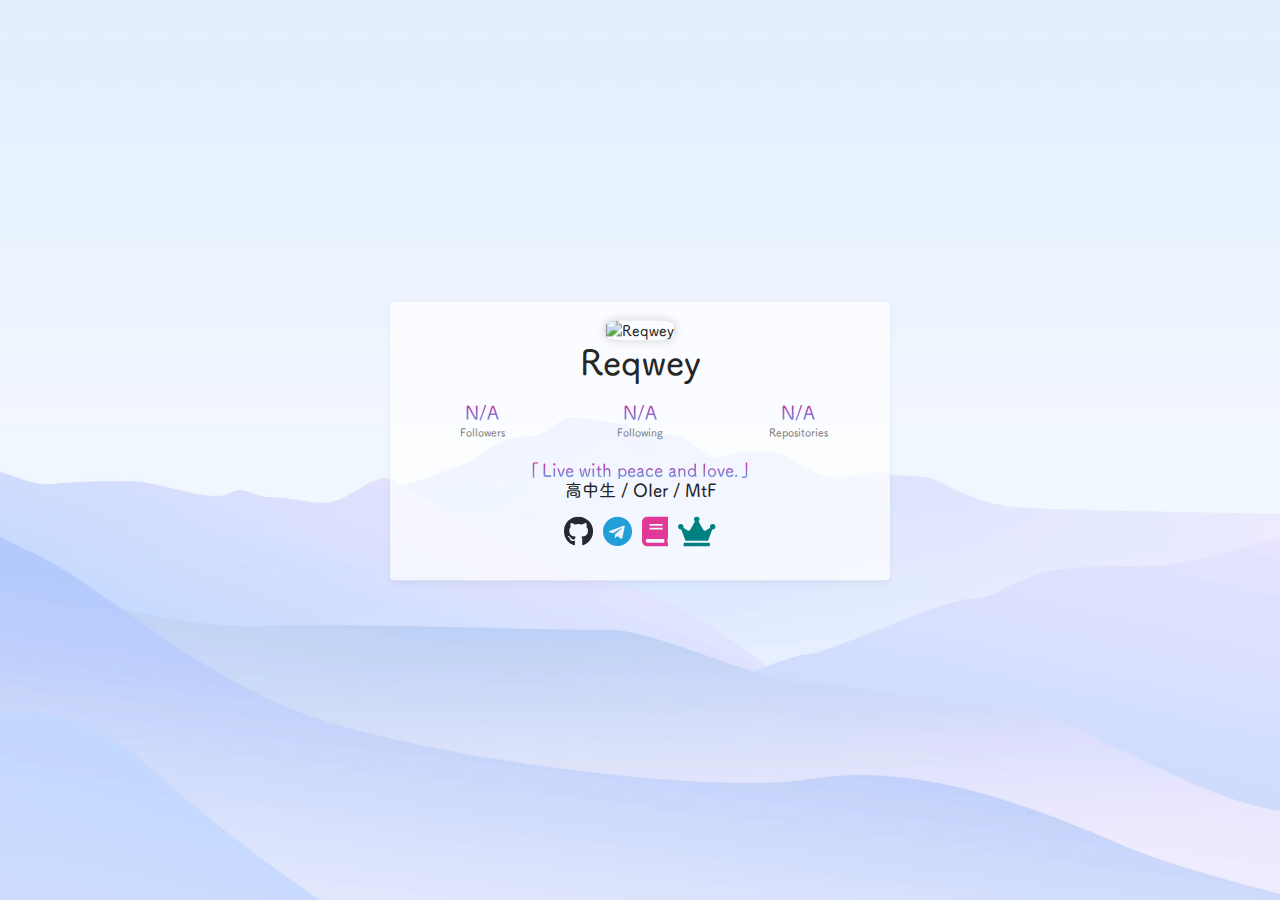
==== commit 35ef3ec6: "Update Color" ====
--- a/index.html
+++ b/index.html
@@ -1 +1 @@
-<!DOCTYPE html><html lang="zh-CN" style="position:fixed;width:100%;overflow:hidden"><head><meta http-equiv="Content-Type" content="text/html; charset=UTF-8"><style>.fadeInUp{-webkit-animation:fadeInUp 1s;animation:fadeInUp 1s}@keyframes fadeInUp{0%{margin-top:500px;opacity:0}100%{margin-top:0;opacity:1}}@-webkit-keyframes fadeInUp{0%{margin-top:500px;opacity:0}100%{margin-top:0;opacity:1}}.fadeInDown{-webkit-animation:fadeInDown 1s;animation:fadeInDown 1s}@keyframes fadeInDown{0%{margin-top:-500px;opacity:0}100%{margin-top:0;opacity:1}}@-webkit-keyframes fadeInDown{0%{margin-top:-500px;opacity:0}100%{margin-top:0;opacity:1}}</style><meta content="IE=edge" http-equiv="X-UA-Compatible"><meta name="viewport" content="width=device-width"><title>Hi Reqwey</title><link rel="manifest" href="/manifest.json"><link href="/assets/css/semantic.min.css" rel="stylesheet"><link href="/assets/css/reqwey.min.css" rel="stylesheet"><link rel="shortcut icon" type="image/png" href="/assets/images/favicon.ico"></head><body><div class="wrapper"><div id="web_bg" style="background-image:url(/assets/images/background.webp)"></div></div><div class="container"><div class="fadeInDown avatar" style="text-align:center"><img src="/assets/images/avatar.png" alt="Reqwey" title="Reqwey" style="max-height:150px;border-radius:25%"></div><div class="fadeInUp ui segment" style="text-align:center;margin:-40px 0 0 0!important;padding-top:40px;z-index:-1"><h1 style="font-size:2.4rem!important">Reqwey</h1><div class="reqbuttons"><a class="btn" target="_blank" rel="external nofollow noopener noreferrer" href="https://github.com/Reqwey?tab=followers"><span class="req title" type="text" id="followers">N/A</span><span class="desc">Followers</span></a><a class="btn" target="_blank" rel="external nofollow noopener noreferrer" href="https://github.com/Reqwey?tab=following"><span class="req title" type="text" id="following">N/A</span><span class="desc">Following</span></a><a class="btn" target="_blank" rel="external nofollow noopener noreferrer" href="https://github.com/Reqwey?tab=repositories"><span class="req title" type="text" id="public_repos">N/A</span><span class="desc">Repositories</span></a></div><div class="reqbio"><span class="req">「Live with peace and love.」</span></div><div class="reqprofile"><span class="description">高中生 / OIer / MtF</span></div><div class="reqlinks"><a href="https://github.com/Reqwey" data-tooltip="GitHub" data-inverted="" data-position="bottom left"><svg xmlns="http://www.w3.org/2000/svg" viewBox="0 0 496 512"><!-- Font Awesome Pro 5.15.4 by @fontawesome - https://fontawesome.com License - https://fontawesome.com/license (Commercial License) --><path d="M165.9 397.4c0 2-2.3 3.6-5.2 3.6-3.3.3-5.6-1.3-5.6-3.6 0-2 2.3-3.6 5.2-3.6 3-.3 5.6 1.3 5.6 3.6zm-31.1-4.5c-.7 2 1.3 4.3 4.3 4.9 2.6 1 5.6 0 6.2-2s-1.3-4.3-4.3-5.2c-2.6-.7-5.5.3-6.2 2.3zm44.2-1.7c-2.9.7-4.9 2.6-4.6 4.9.3 2 2.9 3.3 5.9 2.6 2.9-.7 4.9-2.6 4.6-4.6-.3-1.9-3-3.2-5.9-2.9zM244.8 8C106.1 8 0 113.3 0 252c0 110.9 69.8 205.8 169.5 239.2 12.8 2.3 17.3-5.6 17.3-12.1 0-6.2-.3-40.4-.3-61.4 0 0-70 15-84.7-29.8 0 0-11.4-29.1-27.8-36.6 0 0-22.9-15.7 1.6-15.4 0 0 24.9 2 38.6 25.8 21.9 38.6 58.6 27.5 72.9 20.9 2.3-16 8.8-27.1 16-33.7-55.9-6.2-112.3-14.3-112.3-110.5 0-27.5 7.6-41.3 23.6-58.9-2.6-6.5-11.1-33.3 2.6-67.9 20.9-6.5 69 27 69 27 20-5.6 41.5-8.5 62.8-8.5s42.8 2.9 62.8 8.5c0 0 48.1-33.6 69-27 13.7 34.7 5.2 61.4 2.6 67.9 16 17.7 25.8 31.5 25.8 58.9 0 96.5-58.9 104.2-114.8 110.5 9.2 7.9 17 22.9 17 46.4 0 33.7-.3 75.4-.3 83.6 0 6.5 4.6 14.4 17.3 12.1C428.2 457.8 496 362.9 496 252 496 113.3 383.5 8 244.8 8zM97.2 352.9c-1.3 1-1 3.3.7 5.2 1.6 1.6 3.9 2.3 5.2 1 1.3-1 1-3.3-.7-5.2-1.6-1.6-3.9-2.3-5.2-1zm-10.8-8.1c-.7 1.3.3 2.9 2.3 3.9 1.6 1 3.6.7 4.3-.7.7-1.3-.3-2.9-2.3-3.9-2-.6-3.6-.3-4.3.7zm32.4 35.6c-1.6 1.3-1 4.3 1.3 6.2 2.3 2.3 5.2 2.6 6.5 1 1.3-1.3.7-4.3-1.3-6.2-2.2-2.3-5.2-2.6-6.5-1zm-11.4-14.7c-1.6 1-1.6 3.6 0 5.9 1.6 2.3 4.3 3.3 5.6 2.3 1.6-1.3 1.6-3.9 0-6.2-1.4-2.3-4-3.3-5.6-2z"></path></svg></a><a href="https://t.me/yReqwey" data-tooltip="Telegram" data-inverted="" data-position="bottom left"><svg xmlns="http://www.w3.org/2000/svg" viewBox="0 0 496 512"><!-- Font Awesome Pro 5.15.4 by @fontawesome - https://fontawesome.com License - https://fontawesome.com/license (Commercial License) --><path d="M248 8C111 8 0 119 0 256s111 248 248 248 248-111 248-248S385 8 248 8zm121.8 169.9l-40.7 191.8c-3 13.6-11.1 16.9-22.4 10.5l-62-45.7-29.9 28.8c-3.3 3.3-6.1 6.1-12.5 6.1l4.4-63.1 114.9-103.8c5-4.4-1.1-6.9-7.7-2.5l-142 89.4-61.2-19.1c-13.3-4.2-13.6-13.3 2.8-19.7l239.1-92.2c11.1-4 20.8 2.7 17.2 19.5z"></path></svg></a><a href="https://oi.reqwey.com/" data-tooltip="OI Blog" data-inverted="" data-position="bottom left"><svg xmlns="http://www.w3.org/2000/svg" viewBox="0 0 448 512"><!-- Font Awesome Pro 5.15.4 by @fontawesome - https://fontawesome.com License - https://fontawesome.com/license (Commercial License) --><path d="M448 360V24c0-13.3-10.7-24-24-24H96C43 0 0 43 0 96v320c0 53 43 96 96 96h328c13.3 0 24-10.7 24-24v-16c0-7.5-3.5-14.3-8.9-18.7-4.2-15.4-4.2-59.3 0-74.7 5.4-4.3 8.9-11.1 8.9-18.6zM128 134c0-3.3 2.7-6 6-6h212c3.3 0 6 2.7 6 6v20c0 3.3-2.7 6-6 6H134c-3.3 0-6-2.7-6-6v-20zm0 64c0-3.3 2.7-6 6-6h212c3.3 0 6 2.7 6 6v20c0 3.3-2.7 6-6 6H134c-3.3 0-6-2.7-6-6v-20zm253.4 250H96c-17.7 0-32-14.3-32-32 0-17.6 14.4-32 32-32h285.4c-1.9 17.1-1.9 46.9 0 64z"></path></svg></a><a href="https://gen.reqwey.com/" data-tooltip="Generals.IO Mirror" data-inverted="" data-position="bottom left"><svg xmlns="http://www.w3.org/2000/svg" viewBox="0 0 640 512"><!-- Font Awesome Pro 5.15.4 by @fontawesome - https://fontawesome.com License - https://fontawesome.com/license (Commercial License) --><path d="M528 448H112c-8.8 0-16 7.2-16 16v32c0 8.8 7.2 16 16 16h416c8.8 0 16-7.2 16-16v-32c0-8.8-7.2-16-16-16zm64-320c-26.5 0-48 21.5-48 48 0 7.1 1.6 13.7 4.4 19.8L476 239.2c-15.4 9.2-35.3 4-44.2-11.6L350.3 85C361 76.2 368 63 368 48c0-26.5-21.5-48-48-48s-48 21.5-48 48c0 15 7 28.2 17.7 37l-81.5 142.6c-8.9 15.6-28.9 20.8-44.2 11.6l-72.3-43.4c2.7-6 4.4-12.7 4.4-19.8 0-26.5-21.5-48-48-48S0 149.5 0 176s21.5 48 48 48c2.6 0 5.2-.4 7.7-.8L128 416h384l72.3-192.8c2.5.4 5.1.8 7.7.8 26.5 0 48-21.5 48-48s-21.5-48-48-48z"></path></svg></a></div></div></div></body><script>fetch('https://gh-api.reqwey.com/users/Reqwey').then(response=>response.json()).then((data)=>{document.getElementById('followers').textContent=data.followers;document.getElementById('following').textContent=data.following;document.getElementById('public_repos').textContent=data.public_repos;});if ('serviceWorker' in navigator){window.addEventListener('load',()=>navigator.serviceWorker.register("/sw.js?v0").catch(()=>{}));} </script></html>+<!DOCTYPE html><html lang="zh-CN" style="position:fixed;width:100%;overflow:hidden"><head><meta http-equiv="Content-Type" content="text/html; charset=UTF-8"><style>.fadeInUp{-webkit-animation:fadeInUp 1s;animation:fadeInUp 1s}@keyframes fadeInUp{0%{margin-top:500px;opacity:0}100%{margin-top:0;opacity:1}}@-webkit-keyframes fadeInUp{0%{margin-top:500px;opacity:0}100%{margin-top:0;opacity:1}}.fadeInDown{-webkit-animation:fadeInDown 1s;animation:fadeInDown 1s}@keyframes fadeInDown{0%{margin-top:-500px;opacity:0}100%{margin-top:0;opacity:1}}@-webkit-keyframes fadeInDown{0%{margin-top:-500px;opacity:0}100%{margin-top:0;opacity:1}}</style><meta content="IE=edge" http-equiv="X-UA-Compatible"><meta name="viewport" content="width=device-width"><title>Hi Reqwey</title><link rel="manifest" href="/manifest.json"><link href="/assets/css/semantic.min.css" rel="stylesheet"><link href="/assets/css/reqwey.min.css" rel="stylesheet"><link rel="shortcut icon" type="image/png" href="/assets/images/favicon.ico"></head><body><div class="wrapper"><div id="web_bg" style="background-image:url(/assets/images/background.webp)"></div></div><div class="container"><div class="fadeInDown avatar" style="text-align:center"><img src="/assets/images/avatar.png" alt="Reqwey" title="Reqwey" style="max-height:150px;border-radius:25%"></div><div class="fadeInUp ui segment" style="text-align:center;margin:-40px 0 0 0!important;padding-top:40px;z-index:-1"><h1 style="font-size:2.4rem!important">Reqwey</h1><div class="reqbuttons"><a class="btn" target="_blank" rel="external nofollow noopener noreferrer" href="https://github.com/Reqwey?tab=followers"><span class="req title" type="text" id="followers">N/A</span><span class="desc">Followers</span></a><a class="btn" target="_blank" rel="external nofollow noopener noreferrer" href="https://github.com/Reqwey?tab=following"><span class="req title" type="text" id="following">N/A</span><span class="desc">Following</span></a><a class="btn" target="_blank" rel="external nofollow noopener noreferrer" href="https://github.com/Reqwey?tab=repositories"><span class="req title" type="text" id="public_repos">N/A</span><span class="desc">Repositories</span></a></div><div class="reqbio"><span class="req">「Live with peace and love.」</span></div><div class="reqprofile"><span class="description">高中生 / OIer / MtF</span></div><div class="reqlinks"><a href="https://github.com/Reqwey" data-tooltip="GitHub" data-inverted="" data-position="bottom left"><svg xmlns="http://www.w3.org/2000/svg" viewBox="0 0 496 512"><!-- Font Awesome Pro 5.15.4 by @fontawesome - https://fontawesome.com License - https://fontawesome.com/license (Commercial License) --><path d="M165.9 397.4c0 2-2.3 3.6-5.2 3.6-3.3.3-5.6-1.3-5.6-3.6 0-2 2.3-3.6 5.2-3.6 3-.3 5.6 1.3 5.6 3.6zm-31.1-4.5c-.7 2 1.3 4.3 4.3 4.9 2.6 1 5.6 0 6.2-2s-1.3-4.3-4.3-5.2c-2.6-.7-5.5.3-6.2 2.3zm44.2-1.7c-2.9.7-4.9 2.6-4.6 4.9.3 2 2.9 3.3 5.9 2.6 2.9-.7 4.9-2.6 4.6-4.6-.3-1.9-3-3.2-5.9-2.9zM244.8 8C106.1 8 0 113.3 0 252c0 110.9 69.8 205.8 169.5 239.2 12.8 2.3 17.3-5.6 17.3-12.1 0-6.2-.3-40.4-.3-61.4 0 0-70 15-84.7-29.8 0 0-11.4-29.1-27.8-36.6 0 0-22.9-15.7 1.6-15.4 0 0 24.9 2 38.6 25.8 21.9 38.6 58.6 27.5 72.9 20.9 2.3-16 8.8-27.1 16-33.7-55.9-6.2-112.3-14.3-112.3-110.5 0-27.5 7.6-41.3 23.6-58.9-2.6-6.5-11.1-33.3 2.6-67.9 20.9-6.5 69 27 69 27 20-5.6 41.5-8.5 62.8-8.5s42.8 2.9 62.8 8.5c0 0 48.1-33.6 69-27 13.7 34.7 5.2 61.4 2.6 67.9 16 17.7 25.8 31.5 25.8 58.9 0 96.5-58.9 104.2-114.8 110.5 9.2 7.9 17 22.9 17 46.4 0 33.7-.3 75.4-.3 83.6 0 6.5 4.6 14.4 17.3 12.1C428.2 457.8 496 362.9 496 252 496 113.3 383.5 8 244.8 8zM97.2 352.9c-1.3 1-1 3.3.7 5.2 1.6 1.6 3.9 2.3 5.2 1 1.3-1 1-3.3-.7-5.2-1.6-1.6-3.9-2.3-5.2-1zm-10.8-8.1c-.7 1.3.3 2.9 2.3 3.9 1.6 1 3.6.7 4.3-.7.7-1.3-.3-2.9-2.3-3.9-2-.6-3.6-.3-4.3.7zm32.4 35.6c-1.6 1.3-1 4.3 1.3 6.2 2.3 2.3 5.2 2.6 6.5 1 1.3-1.3.7-4.3-1.3-6.2-2.2-2.3-5.2-2.6-6.5-1zm-11.4-14.7c-1.6 1-1.6 3.6 0 5.9 1.6 2.3 4.3 3.3 5.6 2.3 1.6-1.3 1.6-3.9 0-6.2-1.4-2.3-4-3.3-5.6-2z"></path></svg></a><a href="https://t.me/yReqwey" data-tooltip="Telegram" data-inverted="" data-position="bottom left"><svg xmlns="http://www.w3.org/2000/svg" viewBox="0 0 496 512"><!-- Font Awesome Pro 5.15.4 by @fontawesome - https://fontawesome.com License - https://fontawesome.com/license (Commercial License) --><path d="M248 8C111 8 0 119 0 256s111 248 248 248 248-111 248-248S385 8 248 8zm121.8 169.9l-40.7 191.8c-3 13.6-11.1 16.9-22.4 10.5l-62-45.7-29.9 28.8c-3.3 3.3-6.1 6.1-12.5 6.1l4.4-63.1 114.9-103.8c5-4.4-1.1-6.9-7.7-2.5l-142 89.4-61.2-19.1c-13.3-4.2-13.6-13.3 2.8-19.7l239.1-92.2c11.1-4 20.8 2.7 17.2 19.5z"></path></svg></a><a href="https://oi.reqwey.com/" data-tooltip="OI Blog" data-inverted="" data-position="bottom left"><svg xmlns="http://www.w3.org/2000/svg" viewBox="0 0 448 512"><!-- Font Awesome Pro 5.15.4 by @fontawesome - https://fontawesome.com License - https://fontawesome.com/license (Commercial License) --><path d="M448 360V24c0-13.3-10.7-24-24-24H96C43 0 0 43 0 96v320c0 53 43 96 96 96h328c13.3 0 24-10.7 24-24v-16c0-7.5-3.5-14.3-8.9-18.7-4.2-15.4-4.2-59.3 0-74.7 5.4-4.3 8.9-11.1 8.9-18.6zM128 134c0-3.3 2.7-6 6-6h212c3.3 0 6 2.7 6 6v20c0 3.3-2.7 6-6 6H134c-3.3 0-6-2.7-6-6v-20zm0 64c0-3.3 2.7-6 6-6h212c3.3 0 6 2.7 6 6v20c0 3.3-2.7 6-6 6H134c-3.3 0-6-2.7-6-6v-20zm253.4 250H96c-17.7 0-32-14.3-32-32 0-17.6 14.4-32 32-32h285.4c-1.9 17.1-1.9 46.9 0 64z"></path></svg></a><a href="https://gen.reqwey.com/" data-tooltip="Generals.IO Mirror" data-inverted="" data-position="bottom left"><svg xmlns="http://www.w3.org/2000/svg" viewBox="0 0 640 512"><!-- Font Awesome Pro 5.15.4 by @fontawesome - https://fontawesome.com License - https://fontawesome.com/license (Commercial License) --><path d="M528 448H112c-8.8 0-16 7.2-16 16v32c0 8.8 7.2 16 16 16h416c8.8 0 16-7.2 16-16v-32c0-8.8-7.2-16-16-16zm64-320c-26.5 0-48 21.5-48 48 0 7.1 1.6 13.7 4.4 19.8L476 239.2c-15.4 9.2-35.3 4-44.2-11.6L350.3 85C361 76.2 368 63 368 48c0-26.5-21.5-48-48-48s-48 21.5-48 48c0 15 7 28.2 17.7 37l-81.5 142.6c-8.9 15.6-28.9 20.8-44.2 11.6l-72.3-43.4c2.7-6 4.4-12.7 4.4-19.8 0-26.5-21.5-48-48-48S0 149.5 0 176s21.5 48 48 48c2.6 0 5.2-.4 7.7-.8L128 416h384l72.3-192.8c2.5.4 5.1.8 7.7.8 26.5 0 48-21.5 48-48s-21.5-48-48-48z"></path></svg></a></div></div></div></body><script>fetch('https://gh-api.reqwey.com/users/Reqwey').then(response=>response.json()).then((data)=>{document.getElementById('followers').textContent=data.followers;document.getElementById('following').textContent=data.following;document.getElementById('public_repos').textContent=data.public_repos;});if ('serviceWorker' in navigator){window.addEventListener('load',()=>navigator.serviceWorker.register("/sw.js?v202210311421").catch(()=>{}));} </script></html>